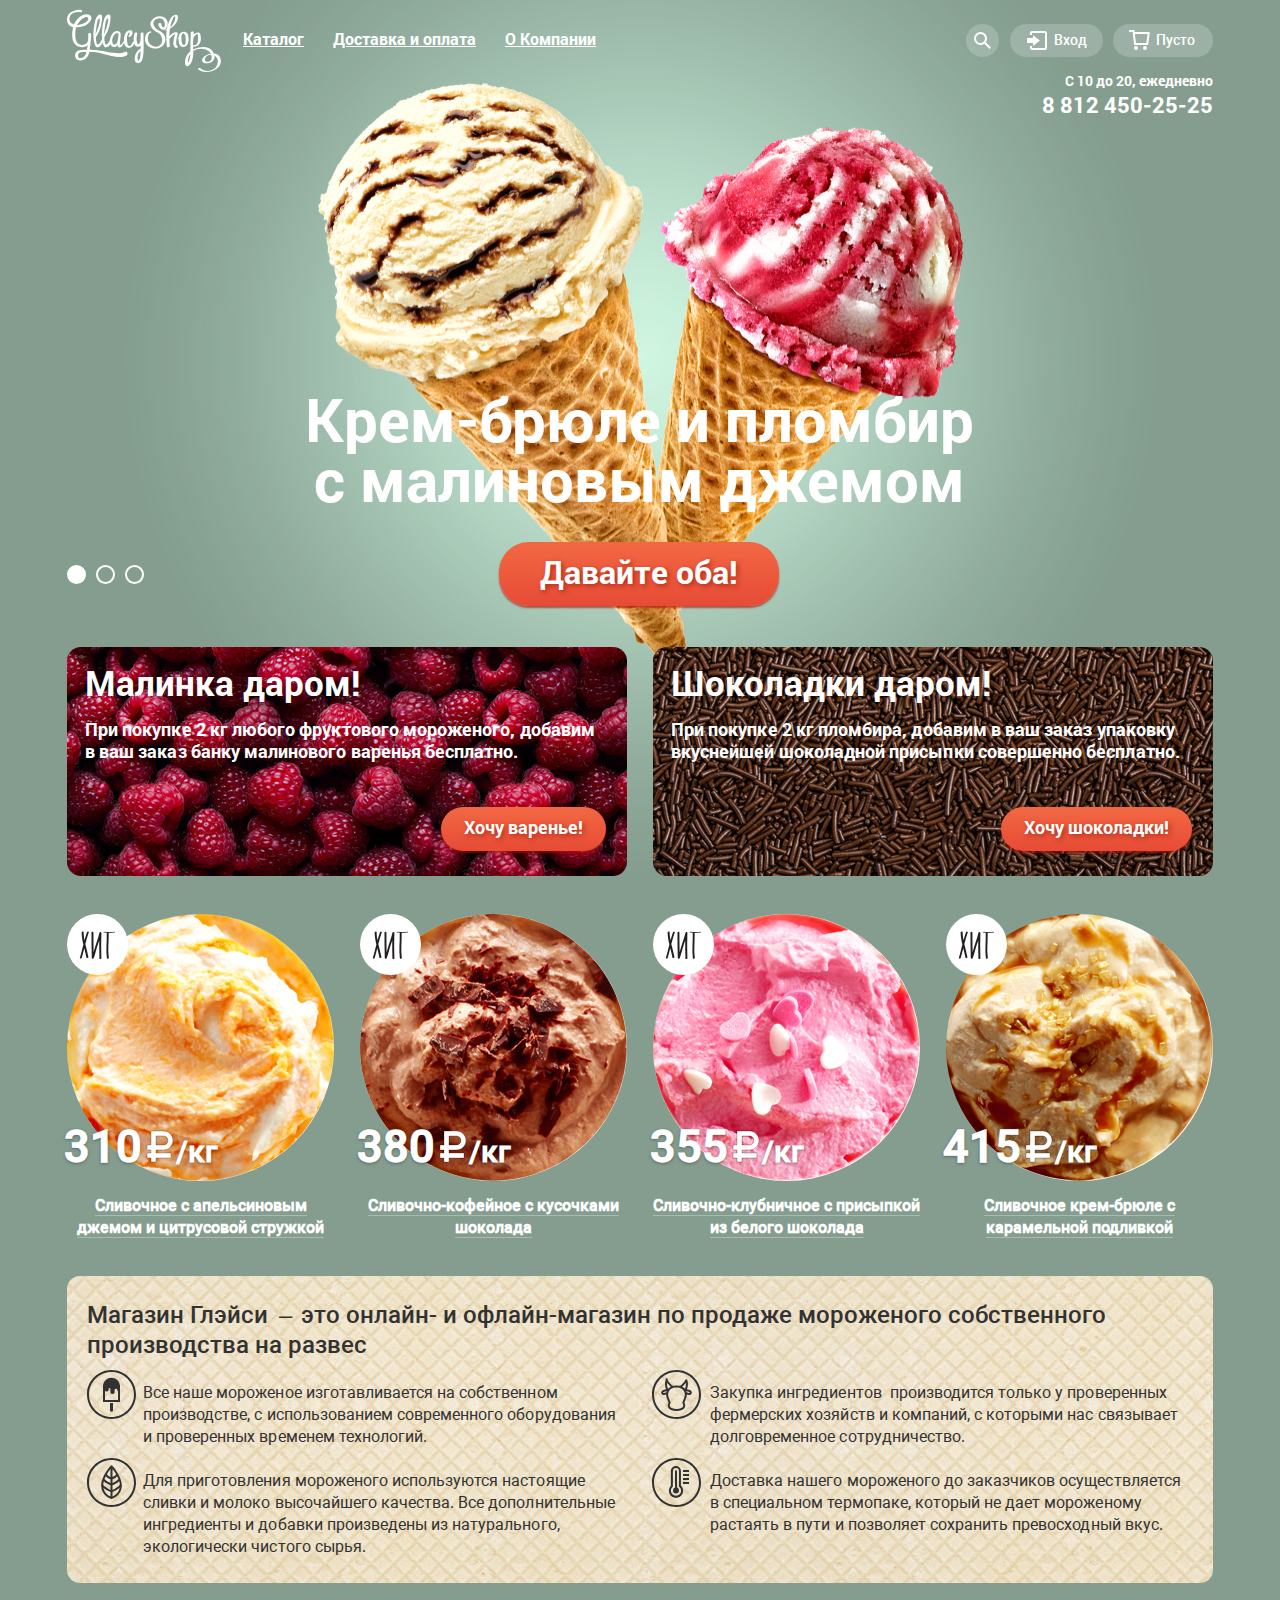
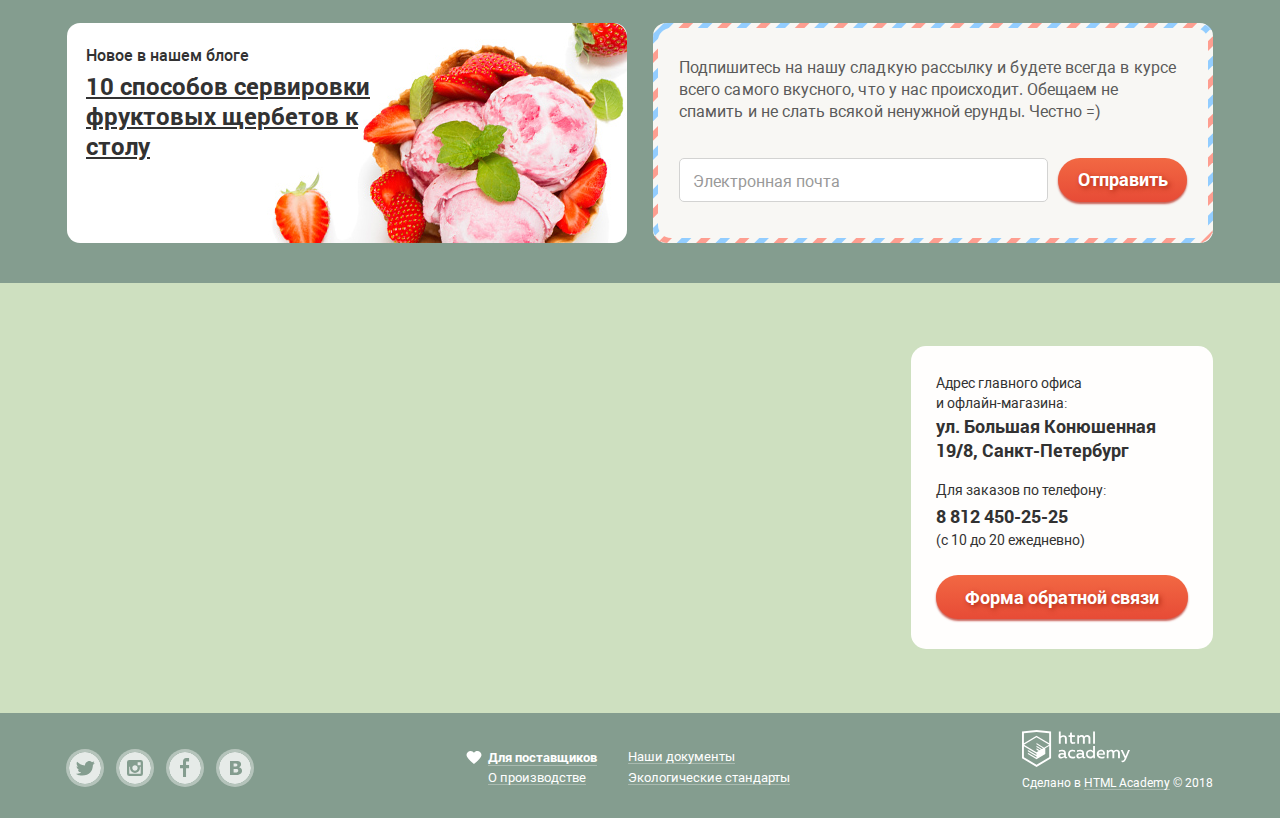
==== index.html @ 23be5a93 "правки с pixelperfect" ====
<!DOCTYPE html>
<html lang="ru">
  <head>
    <meta charset="utf-8">
    <title>Глейси</title>

		<link rel="stylesheet" href="css/normalize.min.css">
    <link rel="stylesheet" href="css/style.min.css">
   	
  </head>

  <body id="wrapper">
		<header class="page-header">
			<div class="page-header-container"> 

				<nav class="navigation flex-center">
					<div class="nav-left flex-center">
						<a class="header-logo">
							<img src="img/logo.svg" alt="Логотип магазина «Глэйси»" width="154" height="64">
						</a>
						<ul class="site-navigation flex"  aria-label="Основное меню">
						  <li class="site-navigation-item toggle flex-column">   
						    <a href="#" class="site-navigation-link" id="dropdown-menu-toggle">Каталог</a>

						    <ul class="dropdown-menu flex-column visually-hidden" id="dropdown-menu" aria-label="Каталог меню">
						      <li class="dropdown-menu-item"> 
						        <a href="#">Новинки</a></li>
									<li class="dropdown-menu-item">
						        <a href="catalog.html">Сливочное</a></li>
								 <li class="dropdown-menu-item">
						        <a href="#">Щербеты</a></li>
									 <li class="dropdown-menu-item">
						        <a href="#">Фруктовый лед</a></li>
							    <li class="dropdown-menu-item">
						        <a href="#">Мелорин</a></li>
								</ul>
							</li>
		  
							<li class="site-navigation-item flex-column">
						  	<a href="#" class="site-navigation-link">Доставка и оплата</a>
						  </li>   
							<li class="site-navigation-item flex-column">
								<a href="#" class="site-navigation-link">О Компании</a>
						  </li>      
						</ul>
					</div>

					<div class="nav-right flex-center-end">
						<ul class="search-block" aria-label="Поиск по сайту">
							<li class="toggle">
						    
						    <button type="button" class="opener flex-center" id="search-toggle">									
									<svg class="image" xmlns="http://www.w3.org/2000/svg" xmlns:xlink="http://www.w3.org/1999/xlink" width="17" height="17" viewBox="0 0 17 17"><path fill="#fff" d="M16.958 15.527L11.75 10.32A6.455 6.455 0 0 0 13 6.5 6.5 6.5 0 1 0 6.5 13a6.465 6.465 0 0 0 3.839-1.263l5.205 5.204 1.414-1.414zM6.5 11C4.019 11 2 8.981 2 6.5S4.019 2 6.5 2 11 4.019 11 6.5 8.981 11 6.5 11z"/></svg>
						    </button>
								
					      <form class="search-form visually-hidden" id="search-form" method="get" action="https://echo.htmlacademy.ru">
					       	<input class="form-input" type="search" name="search" placeholder="Что ищем?">
					      </form>
						  </li>
						</ul>
					
						<ul class="login-block">
							<li class="toggle">

								<button type="button" class="opener flex-center" id="login-toggle">
									<svg class="image" xmlns="http://www.w3.org/2000/svg" xmlns:xlink="http://www.w3.org/1999/xlink" width="21" height="19" viewBox="0 0 21 19"><g fill="#fff"><path d="M6 14.875L12.917 9.5 6 4.125v2.917H-.042v4.917H6z"/><path d="M18 0H5C3.9 0 3 .9 3 2v2h2V2h13v15H5v-2H3v2c0 1.1.9 2 2 2h13c1.1 0 2-.9 2-2V2c0-1.1-.9-2-2-2z"/></g></svg>
						      <span>Вход</span>
						    </button>
					     
				        <form class="login-form flex-column visually-hidden" id="login-form" method="post" action="https://echo.htmlacademy.ru">
				          <input class="form-input" type="email" name="user-email" placeholder="Электронная почта">
						      <input class="form-input" type="password" name="password" placeholder="Пароль">
				          <div class="login-form-bottom flex">
						        <input type="submit" class="button" value="Войти">
				            <div class="login-form-bottom-links flex-column">
				              <a href="#">Забыли пароль?</a>
				              <a href="#">Новая регистрация</a>
				            </div>
				          </div>
				         </form>

							</li>
		  			</ul>
					
						<ul class="cart-block">
							<li class="toggle flex-column">
						    <button type="button" class="opener flex-center empty" id="cart-toggle" aria-label="В корзине 0 товаров" title="В корзине 0 товаров">
						      <span>Пусто</span>
						    </button>
						  </li>
						</ul>
					</div>
				</nav>

	  		<section class="header-contacts">
	  			<h2 class="visually-hidden">Телефон и время работы</h2>
	  			<p>C 10 до 20, ежедневно</p>
	  			<p class="tel">8 812 450-25-25</p>
	  		</section>

  		</div>
		</header>

		<main class="main-content">

			<section class="product-slides">
				<div class="product-slides-container"> 
					<h2 class="visually-hidden">Мороженое магазина «Глэйси»</h2>
					<ul class="product-slides-list flex" aria-label="Слайдер">
						<li class="product-slide product-slide-1">
							<h3 class="product-slide-title">
								Крем-брюле и пломбир<br>
								с малиновым джемом
							</h3>			
						</li>
						<li class="product-slide product-slide-2">
							<h3 class="product-slide-title">
								Шоколадный пломбир<br>
								и лимонный сорбет
							</h3>
						</li>
						<li class="product-slide product-slide-3">
							<h3 class="product-slide-title">
								Пломбир с помадкой<br>
								и клубничный щербет
							</h3>
						</li>
					</ul>
					<div class="slides-nav-wrap flex-center">	
						<div class="slides-nav flex" aria-hidden="true">
							<button type="button" class="slide-nav slide-nav-current"></button>
							<button type="button" class="slide-nav"></button>
							<button type="button" class="slide-nav"></button>
				    </div>
				    <a href="#" class="button" aria-label="Акция: два по цене одного">Давайте оба!</a>
			    </div>
			  </div>
			</section>

			<section class="promo">
				<div class="promo-container flex"> 
					<h2 class="visually-hidden">Промоакции</h2>
					<div class="promo-item flex-column">
						<h3 class="promo-item-title">Малинка даром!</h3>
						<p class="promo-item-text">
							При покупке 2 кг любого фруктового мороженого, добавим в ваш заказ банку малинового варенья бесплатно.
						</p>
						<a class="button" href="#" title="Получить банку малинового варенья">Хочу варенье!</a>
					</div>
					<div class="promo-item flex-column">
						<h3 class="promo-item-title">Шоколадки даром!</h3>
						<p class="promo-item-text">
							При покупке 2 кг пломбира, добавим в ваш заказ упаковку
							вкуснейшей шоколадной присыпки совершенно бесплатно.
						</p>
						<a class="button" href="#" title="Получить упаковку шоколадной присыпки">Хочу шоколадки!</a>
					</div>
				</div>
			</section>

			<section class="catalog">
				<div class="catalog-container"> 
					<h2 class="visually-hidden">Хиты продаж</h2>
					<ul class="catalog-list flex">

						<li class= "catalog-item flex-column">
							<div class="catalog-item-image">
		            <a href="catalog.html">
		            	<img class="hit" src="img/hit.svg" alt="Хит" width="61" height="61">
		              <img src="img/item-1.jpg" alt="Сливочное мороженое" width="267" height="267">
		            </a>
		          </div>
		          <p class="catalog-item-price flex">
		            310<img src="img/rub.svg" alt="Рублей" width="31" height="36">
		            <span>/кг</span>
		          </p>
		          <h3 class="catalog-item-title">
		            <a href="catalog.html">Сливочное с апельсиновым джемом и цитрусовой стружкой
		            </a>
		          </h3>
		          <a class="button" href="#" title="На весь экран">Быстрый просмотр</a>
		        </li>

						<li class= "catalog-item flex-column">
							<div class="catalog-item-image">
		            <a href="catalog.html">
		            	<img class="hit" src="img/hit.svg" alt="Хит" width="61" height="61">
		              <img src="img/item-2.jpg" alt="Сливочное мороженое" width="267" height="267">
		            </a>
		          </div>
		          <p class="catalog-item-price flex">
		            380<img src="img/rub.svg" alt="Рублей" width="31" height="36">
		            <span>/кг</span>
		          </p>
		          <h3 class="catalog-item-title">
		            <a href="catalog.html">Сливочно-кофейное с кусочками шоколада</a>
		          </h3>
		          <a class="button" href="#" title="На весь экран">Быстрый просмотр</a>
		        </li>

						<li class= "catalog-item flex-column">
							<div class="catalog-item-image">
		            <a href="catalog.html">
		            	<img class="hit" src="img/hit.svg" alt="Хит" width="61" height="61">
		              <img src="img/item-3.jpg"  alt="Сливочное мороженое" width="267" height="267">
		            </a>
		          </div>
		          <p class="catalog-item-price flex">
		            355<img src="img/rub.svg" alt="Рублей" width="31" height="36">
		            <span>/кг</span>
		          </p>
		          <h3 class="catalog-item-title">
		            <a href="catalog.html">Сливочно-клубничное с присыпкой из белого шоколада</a>
		          </h3>
		          <a class="button" href="#" title="На весь экран">Быстрый просмотр</a>
		        </li>

		        <li class= "catalog-item flex-column">
							<div class="catalog-item-image">
		            <a href="catalog.html">
		            	<img class="hit" src="img/hit.svg" alt="Хит" width="61" height="61">
		              <img src="img/item-4.jpg"  alt="Сливочное мороженое" width="267" height="267">
		            </a>
		          </div>
		          <p class="catalog-item-price flex">
		            415<img src="img/rub.svg" alt="Рублей" width="31" height="36">
		            <span>/кг</span>
		          </p>
		          <h3 class="catalog-item-title">
		            <a href="catalog.html">Сливочное крем-брюле с карамельной подливкой</a>
		          </h3>
		          <a class="button" href="#" title="На весь экран">Быстрый просмотр</a>
		        </li>
	        </ul>
      	</div>
			</section>
		
			<section class="advantages">
				<div class="advantages-container">
					<h2 class="visually-hidden">Преимущества магазина «Глэйси»</h2>
					<p class="advantages-lead">Магазин Глэйси <span>–</span>это онлайн- и офлайн-магазин по продаже мороженого собственного производства на развес</p>
					<ul class="advantages-list flex">
						<li class="advantages-item flex">
							<h3 class="advantages-item-title"><img src="img/seo-1.svg" alt="Собственное производство" width="49" height="49"></h3>
							<p class="advantages-item-text">
								Все наше мороженое изготавливается на собственном производстве, с использованием современного оборудования и проверенных временем технологий.
							</p>
						</li>
						<li class="advantages-item flex">
							<h3 class="advantages-item-title"><img src="img/seo-3.svg" alt="Проверенные поставщики" width="49" height="49"></h3>
							<p class="advantages-item-text">
								Закупка ингредиентов &nbsp;производится только у проверенных фермерских хозяйств и компаний, с которыми нас связывает долговременное сотрудничество.
							</p>
						</li>
						<li class="advantages-item flex">
							<h3 class="advantages-item-title"><img src="img/seo-2.svg" alt="Экологически чистое сырьё" width="49" height="49"></h3>
							<p class="advantages-item-text">
								Для приготовления мороженого используются настоящие сливки и молоко высочайшего качества. Все дополнительные ингредиенты и добавки произведены из натурального, экологически чистого сырья.
							</p>
						</li>
						<li class="advantages-item flex">
							<h3 class="advantages-item-title"><img src="img/seo-4.svg" alt="Доставка в специальном термопаке" width="49" height="49"></h3>
							<p class="advantages-item-text">
								Доставка нашего мороженого до заказчиков осуществляется в специальном термопаке, который не дает мороженому растаять в пути и позволяет сохранить превосходный вкус.
							 </p>
						</li>
					</ul>
				</div>
			</section>

			<section class="updates">
				<div class="updates-container flex">

					<article class="blog flex-column" aria-label="Блог «Глэйси»">
						<h2 class="blog-title">Новое в нашем блоге</h2>
						<h3 class="blog-article-title"><a href="#" title="Перейти в блог «Глэйси»">10 способов сервировки фруктовых щербетов к столу</a></h3>
					</article>

					<div class="sign-up flex">
						<div class="sign-up-bg flex-column">
							<h2 class="visually-hidden">Подписка на рассылку</h2>
							<p class="sign-up-text">
								Подпишитесь на нашу сладкую рассылку и будете всегда в курсе
								всего самого вкусного, что у нас происходит. Обещаем не спамить
								и не слать всякой ненужной ерунды. Честно =)
							</p>
							<form class="sign-up-form flex" method="post" action="https://echo.htmlacademy.ru">
								<input class="form-input" type="email" name="sign-up-email" placeholder="Электронная почта" required>
								<input class="button" type="submit" value="Отправить">
							</form>
						</div>
					</div>

				</div>
			</section>

			<section class="address">
				<div class="address-container flex">
					<div class="address-info flex-column">
						<h2 class="address-info-title">Адрес главного офиса
							и офлайн-магазина:</h2>
						<p class="address-info-text">ул. Большая Конюшенная 19/8, Санкт-Петербург</p>
						<h3 class="address-info-subtitle">Для заказов по телефону:</h3>
						<p class="address-info-tel">8 812 450-25-25</p>
						<span>(c 10 до 20 ежедневно)</span>
						<button type="button" class="button" id="modal-opener">Форма обратной связи</button>
					</div>
					<div class="map-image">
						<img src="img/map.jpg" alt="«Глэйси» на карте" width="1200" height="430">
					</div>
				</div>	
				<div class="map-frame" id="map"></div>
			</section>
	
		</main>

		<footer class="page-footer">
			<div class="page-footer-container flex-center">

				<ul class="socials-list flex">
					<li class="socials-items"><a href="https://twitter.com" target="_blank" aria-label="«Глэйси» в Twitter"><img src="img/twitter.svg" width="32" height="32" alt="Twitter"></a></li>
					<li class="socials-items"><a href="https://instagram.com" target="_blank" aria-label="«Глэйси» в Instagram"><img src="img/instagram.svg" width="32" height="32" alt="Instagram"></a></li>
					<li class="socials-items"><a href="https://facebook.com" target="_blank" aria-label="«Глэйси» в Facebook"><img src="img/facebook.svg" width="32" height="32" alt="Facebook"></a></li>
					<li class="socials-items" ><a href="https://vk.com" target="_blank" aria-label="«Глэйси» во ВКонтакте"><img src="img/vk.svg" width="32" height="32" alt="ВКонтакте"></a></li>
				</ul>

				<div class="footer-info flex">
					<ul class="footer-info-prod">
						<li class="footer-info-supply"><a class="link" href="#">Для поставщиков</a></li>
						<li><a class="link" href="#">О производстве</a></li>
					</ul>
					<ul class="footer-info-docs">
						<li><a class="link" href="#">Наши документы</a></li>
						<li><a class="link" href="#">Экологические стандарты</a></li>
					</ul>
				</div>

				<div class="footer-copyright flex-column">
					<a href="https://htmlacademy.ru/intensive/htmlcss" target="_blank"><img src="img/logo-htmlacademy.svg" alt="HTML Academy" width="108" height="37"></a>
					<p>Сделано в <a class="link" href="https://htmlacademy.ru/intensive/htmlcss" target="_blank">HTML Academy</a> &#169; 2018</p>
				</div>

			</div>
		</footer>

		<section class="modal modal-callback visually-hidden" id="modal-callback">
			<div class="modal-callback-container flex-column">
				<h2 class="visually-hidden">Форма обратной связи</h2>
				<div id="form-border-top" class="form-border form-border-top"></div>
				<div id="form-border-left" class="form-border form-border-left"></div>
				<div id="form-border-right" class="form-border form-border-right"></div>
				<div id="form-border-bottom" class="form-border form-border-bottom"></div>
				<p class="callback-title">Мы обязательно вам ответим!</p>
				<form class="callback-form flex-column" id="callback-form" method="post" action="https://echo.htmlacademy.ru"> 
				 <input class="form-input" type="text" name="name" placeholder="Как вас зовут?">
				 <input class="form-input" type="email" name="email" placeholder="Ваша почта для ответа?">
				 <textarea class="form-input" name="comment" rows="4" cols="10" placeholder="Напишите что-нибудь..."></textarea>
				 <input type="submit" value="Отправить" class="button">
				</form>
				<input class="close-button" id="close-modal" type="image" src="img/cross-big.svg" alt="Закрыть" width="18" height="17">
			</div>
		</section>
		
		<script src="https://api-maps.yandex.ru/2.1/?lang=ru_RU&load=Map,Placemark"></script>
		<script src="js/script.min.js"></script>
  </body>
</html>
---- css/style.min.css ----
@font-face{font-family:Roboto;src:url(../fonts/roboto.woff2) format("woff2"),url(../fonts/roboto.woff) format("woff");font-weight:400;font-style:normal}@font-face{font-family:"Roboto Bold";src:url(../fonts/robotobold.woff2) format("woff2"),url(../fonts/robotobold.woff) format("woff");font-weight:700;font-style:normal}@font-face{font-family:"Roboto Medium";src:url(../fonts/robotomedium.woff2) format("woff2"),url(../fonts/robotomedium.woff) format("woff");font-weight:500;font-style:normal}html{-webkit-box-sizing:border-box;box-sizing:border-box}*,::after,::before{-webkit-box-sizing:inherit;box-sizing:inherit}body{margin:0;padding:0;font-family:Roboto,Arial,sans-serif;font-size:16px;line-height:22px;color:#323232;background-color:#849d8f}a{text-decoration:none;color:#fff}img{max-width:100%;height:auto}.flex{display:-webkit-box;display:-ms-flexbox;display:flex}.flex-column{display:-webkit-box;display:-ms-flexbox;display:flex;-webkit-box-orient:vertical;-webkit-box-direction:normal;-ms-flex-direction:column;flex-direction:column}.flex-center{display:-webkit-box;display:-ms-flexbox;display:flex;-webkit-box-align:center;-ms-flex-align:center;align-items:center}.flex-center-end{display:-webkit-box;display:-ms-flexbox;display:flex;-webkit-box-pack:end;-ms-flex-pack:end;justify-content:flex-end;-webkit-box-align:center;-ms-flex-align:center;align-items:center}.button{height:44px;padding:8px 23px;font-family:"Roboto Bold",Arial,sans-serif;font-size:18px;line-height:24px;font-weight:700;text-align:center;text-decoration:none;color:#fff;background-image:-webkit-gradient(linear,left top,left bottom,from(#f26843),to(#e74b36));background-image:linear-gradient(to bottom,#f26843,#e74b36);border:none;border-radius:25px;-webkit-box-shadow:0 2px 2px 0 rgba(172,16,0,.64);box-shadow:0 2px 2px 0 rgba(172,16,0,.64);text-shadow:2px 2px 5px rgba(160,32,11,.76);-webkit-transition:all .5s ease;transition:all .5s ease}.button:hover{background-image:-webkit-gradient(linear,left top,left bottom,from(#f58669) ,to(#ec6f5e));background-image:linear-gradient(to bottom,#f58669 ,#ec6f5e);-webkit-box-shadow:0 2px 2px 0 rgba(172,16,0,1);box-shadow:0 2px 2px 0 rgba(172,16,0,1);cursor:pointer}.button:active{background-image:-webkit-gradient(linear,left top,left bottom,from(#d84732) ,to(#e1613e));background-image:linear-gradient(to bottom,#d84732 ,#e1613e);-webkit-box-shadow:inset 0 2px 2px 0 rgba(172,16,0,1);box-shadow:inset 0 2px 2px 0 rgba(172,16,0,1)}.form-input{width:100%;height:44px;padding:10px 13px;font-family:"Roboto Bold",Arial,sans-serif;font-size:16px;line-height:24px;font-weight:700;color:#323232;border:1px solid #d3d3d2;border-radius:5px}.form-input:hover{border:2px solid rgba(154,154,154,.52)}.form-input:focus{border:2px solid rgba(46,136,228,.52)}::-webkit-input-placeholder{font-family:Roboto,Arial,sans-serif;font-weight:400;color:#999}:-moz-placeholder{font-family:Roboto,Arial,sans-serif;font-weight:400;color:#999}::-moz-placeholder{font-family:Roboto,Arial,sans-serif;font-weight:400;color:#999}:-ms-input-placeholder{font-family:Roboto,Arial,sans-serif;font-weight:400;color:#999}.link{text-decoration:none;position:relative}.link::after{content:'';display:block;width:100%;position:absolute;left:0;bottom:0;border-bottom:.8px solid rgba(255,255,255,.3);-webkit-transition:color .25s ease;transition:color .25s ease}.link:hover{color:rgba(255,188,158,1)}.link:active::after,.link:hover::after{border-bottom-color:rgba(255,188,158,.3)}.visually-hidden{width:1px;height:1px;margin:-1px;padding:0;border:0;position:absolute;clip:rect(0 0 0 0)}.page-header-container{width:1146px;margin:0 auto;padding-top:9px;position:relative}.navigation{-webkit-box-pack:justify;-ms-flex-pack:justify;justify-content:space-between;font-family:"Roboto Medium",Arial,sans-serif;font-size:14px;line-height:16px;font-weight:500}.nav-left{min-width:586px}.nav-right{width:293px;margin-bottom:5px}.header-logo img{height:64px}.site-navigation{-webkit-box-align:baseline;-ms-flex-align:baseline;align-items:baseline;min-width:500px;padding:0;margin:0;font-family:"Roboto Bold",Arial,sans-serif;font-size:16px;line-height:18px;font-weight:700;list-style:none}.site-navigation-item{white-space:nowrap}.site-navigation .toggle{padding:5px 0 9px 8px;position:relative}.site-navigation-item.toggle:hover{cursor:pointer}.site-navigation-item.toggle:hover .visually-hidden{clip:auto;opacity:1}.site-navigation-link{padding:5px 15px 9px 14px;text-decoration:underline;color:#fff;border-radius:30px}.site-navigation-link.onpage{text-decoration:none}.site-navigation-link:focus,.site-navigation-link:hover{text-decoration:none;color:#323232;background-color:#fff}.site-navigation-link:active{background-color:#ededed;text-decoration:none;border:none;-webkit-box-shadow:inset 0 2px 1px 0 rgba(105,105,105,1);box-shadow:inset 0 2px 1px 0 rgba(105,105,105,1)}.dropdown-menu{width:144px;height:172px;padding:0;position:absolute;top:42px;left:2px;z-index:1;font-family:Roboto,Arial,sans-serif;font-size:14px;line-height:16px;font-weight:400;list-style:none;background-color:#f8f7f4;border-radius:5px;-webkit-box-shadow:0 20px 20px 0 rgba(0,0,0,.4);box-shadow:0 20px 20px 0 rgba(0,0,0,.4);opacity:0;-webkit-transition:opacity .5s ease;transition:opacity .5s ease}.dropdown-menu.active{opacity:1}.dropdown-menu-item{height:31px}.dropdown-menu-item:first-child{height:42px;padding:6px 0 4px;margin-bottom:2px;position:relative}.dropdown-menu-item:first-child::after{content:'';display:block;width:128px;height:1px;margin-left:6px;position:absolute;bottom:3px;background-color:rgba(0,0,0,.2)}.dropdown-menu-item a{display:block;padding:4px 20px 9px;font-size:14px;line-height:16px;text-decoration:none;color:#323232}.dropdown-menu-item:first-child a{font-family:"Roboto Bold",Arial,sans-serif;font-weight:700}.dropdown-menu-item a:focus,.dropdown-menu-item a:hover{color:#323232;background-color:#fbded7}.dropdown-menu-item a:active{background-color:#f6b5a5;-webkit-box-shadow:none;box-shadow:none}.site-navigation a.onpage{color:#fff;background-color:#d07058}.search-block{padding:0;margin:0;margin-right:2px;list-style:none}.search-block .toggle{padding:6px 4px 6px 30px;position:relative}.search-block .opener:hover{cursor:pointer}.search-block .toggle:hover .search-form{clip:auto;opacity:1}.search-block .opener:focus .image path,.search-block .toggle:hover .image path{fill:#000}.search-block .opener:focus,.search-block .toggle:hover .opener{background-color:#f8f7f4;color:#323232}.search-block .opener{-webkit-box-pack:center;-ms-flex-pack:center;justify-content:center;width:33px;height:33px;text-decoration:none;background-color:rgba(255,255,255,.2);border:none;border-radius:30px}.search-form{width:341px;min-height:84px;padding:20px 15px;position:absolute;top:45px;right:5px;z-index:1;background-color:#f8f7f4;border-radius:5px;-webkit-box-shadow:0 20px 20px 0 rgba(0,0,0,.4);box-shadow:0 20px 20px 0 rgba(0,0,0,.4);opacity:0;-webkit-transition:opacity .5s ease;transition:opacity .5s ease}.search-form.active{opacity:1}.search-form .form-input{padding:11px 13px;font-size:14px;line-height:22px}.login-block{padding:0;margin:0;list-style:none}.login-block .toggle{position:relative;padding:6px 5px}.login-block .opener:hover{cursor:pointer}.login-block .toggle:hover .visually-hidden{clip:auto;opacity:1}.login-block .opener:focus .image path,.login-block .toggle:hover .image path{fill:#000}.login-block .opener:focus,.login-block .toggle:hover .opener{background-color:#f8f7f4;color:#323232}.login-block .opener{-webkit-box-pack:center;-ms-flex-pack:center;justify-content:center;width:93px;height:33px;color:#fff;text-decoration:none;background-color:rgba(255,255,255,.2);border:none;border-radius:30px}.login-block .image{margin-right:6px}.login-form{width:277px;min-height:215px;padding:20px 18px;position:absolute;top:45px;right:5px;z-index:1;background-color:#f8f7f4;border-radius:5px;-webkit-box-shadow:0 20px 20px 0 rgba(0,0,0,.4);box-shadow:0 20px 20px 0 rgba(0,0,0,.4);opacity:0;-webkit-transition:opacity .5s ease;transition:opacity .5s ease}.login-form.active{opacity:1}.login-form .form-input{padding:12px 13px;margin-bottom:20px;font-size:14px;line-height:20px}.login-form-bottom{-webkit-box-pack:justify;-ms-flex-pack:justify;justify-content:space-between}.login-form .button{width:100px;height:44px;margin:0}.login-form-bottom-links{margin-right:2px;font-family:Roboto,Arial,sans-serif;font-size:13px;line-height:24px}.login-form-bottom-links a{color:#323232}.login-form-bottom-links a:active,.login-form-bottom-links a:focus,.login-form-bottom-links a:hover{color:#e84d37}.cart-block{padding:0;margin:0;list-style:none}.cart-block .toggle{position:relative;padding:6px 5px;padding-right:0}.cart-block .opener:hover{cursor:pointer}.cart-block .toggle:hover .visually-hidden{clip:auto;opacity:1}.cart-block .opener{-webkit-box-pack:center;-ms-flex-pack:center;justify-content:center;width:117px;height:33px;color:#fff;background-image:url(../img/cart-full.svg);background-repeat:no-repeat;background-position:16px center;background-color:rgba(255,255,255,.2);border:none;border-radius:30px}.cart-block .opener.full{color:#323232;background-color:#fff}.cart-block .empty{width:100px;background-image:url(../img/cart.svg)}.cart-block span{position:relative;left:12px}.cart-form{width:540px;height:242px;padding:18px 15px 0;position:absolute;right:-1px;top:45px;z-index:1;font-family:Roboto,Arial,sans-serif;font-size:13px;line-height:16px;color:#323232;background-color:#f8f7f4;border-radius:6px;opacity:0;-webkit-transition:opacity .5s ease;transition:opacity .5s ease}.cart-form.active{opacity:1}.cart-form-item{margin-bottom:20px}.cart-form-item:last-of-type{padding-bottom:25px;margin-bottom:14px;border-bottom:1px solid #cacac7}.cart-form-item input[type=image]{margin-right:13px}.cart-form-item img{margin-right:14px;border-radius:50px}.item-name{width:216px;margin:0;margin-right:32px}.item-value{margin:0}.item-value span{margin-right:28px;left:2px;color:#999}.cart-form-result{-ms-flex-item-align:end;align-self:flex-end;margin:0;margin-bottom:15px;font-family:"Roboto Bold",Arial,sans-serif;font-size:15px;line-height:18px;font-weight:700}.cart-form .button{-ms-flex-item-align:end;align-self:flex-end;padding:7px 15px 11px;margin-bottom:20px;border-radius:20px}.header-contacts{position:absolute;right:0;top:74px;text-align:right}.header-contacts p{margin:0;margin-bottom:5px;font-family:"Roboto Bold",Arial,sans-serif;font-size:14px;line-height:14px;font-weight:700;color:#fff}.header-contacts .tel{font-size:22px;line-height:24px;color:#fff}.product-slides-container{width:1146px;margin:0 auto}.product-slides-list{margin:0;position:relative;text-align:center;list-style:none}.product-slide{width:1065px;height:880px;position:absolute;top:-77px;z-index:-1;opacity:0;-webkit-transition:opacity 1s ease;transition:opacity 1s ease}.product-slide-1{background:url(../img/slider-1.png) no-repeat;background-size:1045px 880px;background-position:11px 1px;opacity:1}.product-slide-2{background:url(../img/slider-2.png) no-repeat;background-size:1062px 860px;background-position:-7px 0}.product-slide-3{background:url(../img/slider-3.png) no-repeat;background-size:1078px 856px;background-position:-7px 0}.product-slide-title{margin:0;position:relative;top:390px;font-family:"Roboto Bold",Arial,sans-serif;font-size:60px;line-height:60px;font-weight:700;color:#fff}.slides-nav-wrap{-webkit-box-pack:justify;-ms-flex-pack:justify;justify-content:space-between;width:712px;margin-top:466px;margin-bottom:41px}.slide-nav{width:19px;height:19px;margin-right:10px;border:2px solid #fff;border-radius:50%;background-color:transparent}.slide-nav:hover{cursor:pointer}.slide-nav:focus,.slide-nav:hover{background-color:rgba(248,247,244,.4)}.slide-nav:active{background-color:#fff}.slide-nav-current{background-color:#fff}.product-slides .button{width:280px;min-height:64px;padding:8px 20px;font-size:32px;line-height:44px;border-radius:30px}.promo-container{-webkit-box-pack:justify;-ms-flex-pack:justify;justify-content:space-between;width:1146px;margin:0 auto;margin-bottom:32px}.promo-item{width:560px;min-height:229px;padding:15px 21px 15px 18px;font-family:"Roboto Bold",Arial,sans-serif;font-size:18px;line-height:22px;font-weight:700;color:#fff;border-radius:14px}.promo-item:nth-of-type(1){background-image:url(../img/promo-1.png);background-repeat:repeat;background-color:#49041a}.promo-item:nth-of-type(2){background-image:url(../img/promo-2.png);background-repeat:repeat;background-color:#261207}.promo-item-title{margin:0;font-size:35px;line-height:41px}.promo-item-text{margin:15px 0 45px;letter-spacing:.003em}.promo-item .button{-ms-flex-item-align:end;align-self:flex-end}.catalog{text-align:center;font-family:"Roboto Medium",Arial,sans-serif;font-size:16px;line-height:22px;font-weight:500;color:#fff}.catalog-container{width:1172px;margin:0 auto;margin-bottom:6px}.inner-page .catalog-container{margin-bottom:34px}.catalog-list{-ms-flex-wrap:wrap;flex-wrap:wrap;-webkit-box-pack:justify;-ms-flex-pack:justify;justify-content:space-between;-webkit-box-align:start;-ms-flex-align:start;align-items:flex-start;padding:0;margin:0;list-style:none}.inner-page .catalog-list{margin-bottom:53px}.catalog-item{width:293px;min-height:405px;padding:0 13px;margin-bottom:-43px;position:relative;border-radius:5px;-webkit-transition:background-color .25s ease-in;transition:background-color .25s ease-in}.catalog-item:hover{z-index:1;background-color:rgba(255,255,255,.2);-webkit-box-shadow:0 20px 20px 0 rgba(0,0,0,.4);box-shadow:0 20px 20px 0 rgba(0,0,0,.4)}.catalog-item:hover .button{opacity:1}.catalog-item-image{padding-top:6px;position:relative}.catalog-item-image img:not(.hit){width:267px;height:267px;border-radius:50%}.hit{width:61px;height:61px;position:absolute;top:6px;left:0}.catalog-item-price{-webkit-box-align:baseline;-ms-flex-align:baseline;align-items:baseline;margin:0;position:absolute;top:216px;left:10px;font-size:45px;line-height:45px;font-weight:700;text-shadow:0 1px 3px rgba(49,50,53,.5)}.catalog-item-price img{width:31px;height:36px;position:relative;top:3px;left:3px}.catalog-item-price span{margin-left:3px;font-size:30px}.catalog-item-title{font-size:16px;margin-top:8px;margin-bottom:10px}.catalog-item-title a{text-decoration:none;border-bottom:1px solid rgba(255,255,255,.3)}.catalog-item-title a:active,.catalog-item-title a:focus,.catalog-item-title a:hover{color:rgba(255,188,158,1);border-bottom-color:rgba(255,188,158,.3)}.catalog-item .button{-ms-flex-item-align:center;align-self:center;padding:8px 16px;margin-top:auto;margin-bottom:20px;opacity:0;z-index:1}.advantages{font:inherit;color:#323232}.advantages-container{width:1146px;min-height:306px;padding:24px 20px 3px 20px;margin:0 auto;margin-bottom:40px;background-image:url(../img/waffle.jpg);background-repeat:repeat;background-color:#ece0c7;border-radius:13px}.advantages-lead{margin:0;margin-bottom:22px;font-family:"Roboto Medium",Arial,sans-serif;font-size:24px;line-height:30px;font-weight:500}.advantages-lead span{margin-right:9px;margin-left:5px}.advantages-list{-ms-flex-wrap:wrap;flex-wrap:wrap;-webkit-box-pack:justify;-ms-flex-pack:justify;justify-content:space-between;padding:0;margin:0;list-style:none}.advantages-item{margin-bottom:22px}.advantages-item-title{min-width:49px;margin:0;margin-right:7px;position:relative;top:-12px}.advantages-item:nth-of-type(2n) .advantages-item-title{margin-right:9px}.advantages-item-title img{width:49px;height:49px}.advantages-item-text{width:478px;margin:0;letter-spacing:.002em}.advantages-item:nth-of-type(2n) .advantages-item-text{margin-right:5px}.updates{font:inherit}.updates-container{-webkit-box-pack:justify;-ms-flex-pack:justify;justify-content:space-between;width:1146px;margin:0 auto;margin-bottom:40px}.blog{width:560px;min-height:220px;padding:22px 19px;background-image:url(../img/blog.jpg);background-repeat:repeat;background-color:#fff;border-radius:13px}.blog-title{margin:0;font-family:"Roboto Medium",Arial,sans-serif;font-size:16px;line-height:22px;font-weight:500;color:#323232}.blog-article-title{width:55%;margin:0;margin-top:4px;font-family:"Roboto Bold",Arial,sans-serif;font-size:24px;line-height:30px;font-weight:700;color:#323232}.blog-article-title a{text-decoration:underline;color:#323232}.blog-article-title a:active,.blog-article-title a:focus,.blog-article-title a:hover{color:rgba(232,77,55,1)}.sign-up{width:560px;min-height:220px;padding:5px;background:url(../img/post.svg) no-repeat,repeating-linear-gradient(135deg,rgba(255,255,255,1) 0,rgba(255,255,255,1) 8px,rgba(146,205,255,1) 8px,rgba(146,205,255,1) 16px,rgba(255,255,255,1) 16px,rgba(255,255,255,1) 24px,rgba(254,158,144,1) 24px,rgba(254,158,144,1) 32px);border-radius:13px}.sign-up-bg{width:550px;padding:29px 21px;background-color:#f8f7f4;border-radius:13px}.sign-up-text{width:31.2em;margin:0;margin-bottom:35px;letter-spacing:.004em;color:#5a5a5a}.sign-up-form .form-input{margin-right:10px}.sign-up-form .button{padding:8px 19px 11px 20px}.address{position:relative}.address-container{width:1200px;min-height:430px;margin:0 auto;position:relative;font-family:Roboto,Arial,sans-serif;font-size:14px;line-height:22px;font-weight:400}.address-info{width:302px;padding:27px 25px 0;position:absolute;top:63px;right:27px;z-index:1;color:#323232;background-color:#fffefd;border-radius:15px}.address-info-title{width:60%;margin:0;margin-bottom:1px;font:inherit;line-height:20px}.address-info-text{margin:0;margin-bottom:18px;font-family:"Roboto Bold",Arial,sans-serif;font-size:18px;line-height:24px;font-weight:700}.address-info-subtitle{margin:0;margin-bottom:4px;font:inherit;line-height:20px}.address-info-tel{margin:0;margin-bottom:1px;font-family:"Roboto Bold",Arial,sans-serif;font-size:18px;line-height:24px;font-weight:700}.address-info span{margin-bottom:24px}.address-info .button{margin-bottom:30px}.map-frame{display:-webkit-box;display:-ms-flexbox;display:flex;width:100%;height:430px;position:absolute;top:0;left:0;background-color:#cee0c0}.map-image{position:absolute;top:0;left:0}.map-image img{width:1200px;height:430px}.page-footer{font-family:Roboto,Arial,sans-serif;font-size:13px;line-height:18px;font-weight:400;color:#fff}.page-footer-container{-webkit-box-pack:justify;-ms-flex-pack:justify;justify-content:space-between;width:1146px;min-height:105px;margin:0 auto}.inner-page .page-footer-container{border-top:1px solid rgba(255,255,255,.2)}.footer-info-docs,.footer-info-prod,.socials-list{padding:0;margin:0;list-style:none}.socials-list{margin-top:10px;margin-right:13px}.socials-items{margin-left:18px}.socials-items:nth-child(1){margin-left:2px}.socials-items img{width:32px;height:32px;border-radius:30px;-webkit-box-shadow:0 0 0 3px rgba(255,255,255,.5);box-shadow:0 0 0 3px rgba(255,255,255,.5);opacity:.8;-webkit-transition:all .5s ease;transition:all .5s ease}.socials-items a:focus img,.socials-items img:hover{-webkit-box-shadow:0 0 0 3px rgba(255,255,255,.7);box-shadow:0 0 0 3px rgba(255,255,255,.7);opacity:1}.socials-items a:active img{opacity:.7;-webkit-box-shadow:0 0 0 3px rgba(255,255,255,.7);box-shadow:0 0 0 3px rgba(255,255,255,.7)}.footer-info{margin-bottom:0}.footer-info a{text-decoration:none}.footer-info-prod{margin-right:25px;position:relative}.footer-info li{margin:3px 3px 0 3px}.footer-info-supply::before{content:'';width:16px;height:13px;position:absolute;top:6px;left:-19px;background:url(../img/heart.svg) no-repeat;background-size:100% 100%;-webkit-transition:-webkit-transform .25s ease;transition:-webkit-transform .25s ease;transition:transform .25s ease;transition:transform .25s ease,-webkit-transform .25s ease}.footer-info-supply:hover::before{-webkit-transform:scale(1.2);transform:scale(1.2)}.footer-info-supply{font-family:"Roboto Bold",Arial,sans-serif;font-weight:700}.footer-copyright{-ms-flex-item-align:start;align-self:flex-start;margin-top:17px;margin-left:8px;font-size:12px}.footer-copyright p{margin:0;margin-top:2px}.footer-copyright img{width:108px;height:37px}.modal{width:100%;height:100%;position:fixed;top:0;right:0;bottom:0;left:0;z-index:2;background-color:rgba(0,0,0,.5)}.modal-callback-container{width:478px;min-height:443px;padding:17px 24px;margin-top:-220px;margin-left:-240px;position:relative;top:50%;left:50%;background-color:#f8f7f4;border-radius:10px}.callback-title{margin:0 0 20px;font-family:"Roboto Medium",Arial,sans-serif;font-size:24px;line-height:28px;font-weight:500;color:#323232}.callback-form .form-input{width:62%;margin-bottom:20px}.callback-form .form-input:last-of-type{width:100%;min-height:155px;padding:6px 15px 15px;margin-bottom:14px;color:#323232}.callback-form .button{-ms-flex-item-align:end;align-self:flex-end;margin-top:10px}.modal-callback .close-button{position:absolute;top:16px;right:17px}.inner-page{font-family:"Roboto Medium",Arial,sans-serif;font-weight:500;color:#fff}.inner-page .page-header-container{margin-bottom:22px}.main-top-container{width:1146px;margin:0 auto}.main-bottom-container{width:1146px;margin:0 auto;margin-bottom:27px}.inner-page .page-title{margin:0;margin-bottom:23px;font-family:"Roboto Bold",Arial,sans-serif;font-size:35px;line-height:41px;font-weight:700}.breadcrumbs{padding:0;margin:0;margin-bottom:2px;list-style:none;font-family:Roboto,Arial,sans-serif;font-size:14px;line-height:16px;font-weight:400}.breadcrumbs-item{margin-right:5px}.breadcrumbs-item .link{margin-right:7px}.filters{margin-bottom:32px}.filters-form{padding-top:6px;font-family:"Roboto Medium",Arial,sans-serif;font-size:14px;line-height:16px;font-weight:500;color:#fff}.filters-form-row{-webkit-box-pack:start;-ms-flex-pack:start;justify-content:flex-start;margin-bottom:17px}.filters-form-row:last-of-type{margin-bottom:0}.filters-form fieldset{padding:0;margin:0;margin-right:14px;position:relative;border:none}.filter-title{margin:0 0 5px 15px}.filter-layout{height:37px;position:relative;font-size:16px;line-height:18px;background-color:#a9b9af;border-radius:30px}.filter-sorting .filter-layout{width:194px;color:#fff;-webkit-transition:color .5s ease;transition:color .5s ease}.filter-sorting .filter-layout:hover{color:#323232}.filter-sorting .filter-layout:hover label[for=sorting]{border-top:9px solid #323232}.filter-sorting select{width:100%;padding-left:11px;z-index:1;font-family:inherit;font-size:inherit;line-height:inherit;color:inherit;background-color:transparent;border:none}.filter-sorting label[for=sorting]{width:0;height:0;position:relative;top:3px;right:16px;border:5px solid #fff;border-top:9px solid #fff;border-right-color:transparent;border-bottom-color:transparent;border-left-color:transparent;-webkit-transition:border-color .25s ease;transition:border-color .25s ease}.filter-sorting select::-ms-expand{display:none}.filter-price .filter-layout{width:220px;padding:0 22px}.filter-price .first{-webkit-transform:rotate(180deg);transform:rotate(180deg)}.filter-price .second{margin-left:0;position:relative;left:-2px}.filter-price [type=range]{--min:0;--max:250;--val:50;--range:calc(var(--max) - var(--min));--ratio:calc((var(--val) - var(--min))/var(--range));--sx:calc(var(--ratio)*(100%));width:88px;height:20px;padding:0;margin:0;margin-top:1px;cursor:pointer;background:0 0;font:1em/1 Roboto,Arial,sans-serif}.filter-price [type=range]::-webkit-slider-runnable-track{width:5.4em;height:.25em;-webkit-box-sizing:border-box;box-sizing:border-box;background:rgba(255,255,255,.2);border:none}.js [type=range]::-webkit-slider-runnable-track{background:-webkit-gradient(linear,left top,left bottom,from(#fff),to(#fff)) 0/var(--sx) 100% no-repeat rgba(255,255,255,.2);background:linear-gradient(#fff,#fff) 0/var(--sx) 100% no-repeat rgba(255,255,255,.2)}.filter-price [type=range]::-webkit-slider-thumb{-webkit-appearance:none;width:1.2em;height:1.2em;margin-top:-.5em;-webkit-box-sizing:border-box;box-sizing:border-box;background-color:#849d8f;border:.45em solid #fff;border-radius:50%}.filter-price [type=range]::-moz-range-track{width:5.4em;height:.25em;box-sizing:border-box;background:rgba(255,255,255,.2);border:none}.filter-price [type=range]::-moz-range-progress{height:.25em;background:#fff}.filter-price [type=range]::-moz-range-thumb{width:1.2em;height:1.2em;box-sizing:border-box;background-color:#849d8f;border:.45em solid #fff;border-radius:50%}.filter-price [type=range]::-ms-track{box-sizing:border-box;width:5.4em;height:.25em;color:transparent;border-color:transparent;background:rgba(255,255,255,.2)}.filter-price [type=range]::-ms-fill-lower{height:.25em;background:#fff}.filter-price [type=range]::-ms-fill-upper{background:0 0}.filter-price [type=range]::-ms-thumb{width:1.2em;height:1.2em;margin-top:0;box-sizing:border-box;background-color:#849d8f;border:.45em solid #fff;border-radius:50%}.filter-price [type=range]::-ms-tooltip{display:none}.filter-fatness .filter-layout{min-width:415px}.filter-inner{padding-bottom:0}.filter-inner .filter-layout{min-width:703px}.filters input[type=checkbox]+label,.filters input[type=radio]+label{display:-webkit-box;display:-ms-flexbox;display:flex;-webkit-box-align:center;-ms-flex-align:center;align-items:center;position:relative}.filters input[type=radio]+label{margin-right:22px}.filters input[type=radio]:first-of-type+label{margin-left:16px}.filters input[type=checkbox]+label{margin-right:19px}.filters input[type=checkbox]:nth-of-type(3)+label{margin-right:22px}.filters input[type=checkbox]:first-of-type+label{margin-left:15px}.filters input[type=checkbox]:last-of-type+label,.filters input[type=radio]:last-of-type+label{margin-right:0}.filters input[type=radio]+label::before{content:"";display:-webkit-box;display:-ms-flexbox;display:flex;-webkit-box-align:center;-ms-flex-align:center;align-items:center;width:15px;height:15px;margin-right:13px;background-color:#aabcb2;border-radius:2em;border:4px solid #aabcb2;-webkit-box-shadow:0 0 0 3px #e4eae6;box-shadow:0 0 0 3px #e4eae6;-webkit-transition:all .25s;transition:all .25s}.filters input[type=radio]+label:hover::before{-webkit-box-shadow:0 0 0 3px #fff;box-shadow:0 0 0 3px #fff}.filters input[type=radio]:checked+label:hover::before{background-color:#fff;-webkit-box-shadow:0 0 0 3px #fff;box-shadow:0 0 0 3px #fff}.filters input[type=radio]:checked+label::before{background-color:#e4eae6;-webkit-box-shadow:0 0 0 3px #e4eae6;box-shadow:0 0 0 3px #e4eae6}.filters input[type=radio]:disabled+label::before{background-color:#b3c2ba;-webkit-box-shadow:0 0 0 3px #b3c2ba;box-shadow:0 0 0 3px #b3c2ba}.filters input[type=radio]:disabled+label:hover::before{background-color:#b3c2ba;-webkit-box-shadow:0 0 0 3px #b3c2ba;box-shadow:0 0 0 3px #b3c2ba}.filters input[type=radio]:focus+label::before{outline:1px dotted #add8e6;outline-offset:10px}.filters input[type=checkbox]+label::before{content:"";display:inline-block;vertical-align:middle;width:20px;height:20px;margin-right:13px;border:2px solid #e6ebe9;border-radius:4px;-webkit-transition:all .5s ease;transition:all .5s ease}.filters input[type=checkbox]+label::after{content:"";position:absolute;top:-3px;left:8px;width:5px;height:9px;border:4px solid #e6ebe9;border-top:none;border-left:none;-webkit-transform:rotate(45deg);transform:rotate(45deg);-webkit-transition:all .25s ease;transition:all .25s ease;opacity:0}.filters input[type=checkbox]:checked+label::after{display:inline-block;vertical-align:middle;width:10px;height:18px;opacity:1}.filters input[type=checkbox]+label:hover::before,.filters input[type=checkbox]:checked+label:hover::after,.filters input[type=checkbox]:checked:focus+label::after,.filters input[type=checkbox]:focus+label::before{border-color:#fff}.filters input[type=checkbox]:disabled+label::after,.filters input[type=checkbox]:disabled+label::before,.filters input[type=checkbox]:disabled+label:hover::after{border-color:#b5c4bc}.filters input[type=checkbox]:focus+label::before{outline:1px dotted #add8e6;outline-offset:8px}.button-submit{-ms-flex-item-align:end;align-self:flex-end;width:142px;height:37px;padding:5px 25px;font-family:"Roboto Medium",Arial,sans-serif;font-size:16px;line-height:18px;font-weight:500;color:#fff;border:2px solid #fff;border-radius:30px}.button-submit:hover{background-color:#fff;color:#323232;border:none}.button-submit:active{background-color:#ededed;-webkit-box-shadow:inset 0 2px 1px 0 #696969;box-shadow:inset 0 2px 1px 0 #696969;border:none}input,option,select{-moz-appearance:none;-ms-appearance:none;-webkit-appearance:none;appearance:none}.pagination-list{padding:0;margin:0;margin-right:5px;list-style:none;font-size:16px;line-height:18px}.pagination-item{width:26px;min-height:26px;padding:3px 8px;margin-left:5px;border-radius:50%}.pagination-item:hover{cursor:pointer}.pagination-item:focus,.pagination-item:hover{background-color:rgba(255,255,255,.2)}.pagination-item:active{background-color:#fff;color:#323232}.pagination-item.current{background-color:#fff;color:#323232}.pagination-item-current:active,.pagination-item-current:focus,.pagination-item-current:hover{background-color:#fff;color:#323232}.pagination-arrow{width:8px;height:12px;padding:3px 8px;opacity:.2}.pagination-arrow.active{opacity:1}.pagination-prev{margin-right:10px;background:url(../img/icon-left-white.svg) no-repeat;background-position:8px 1px}.pagination-next{margin-left:15px;background:url(../img/icon-right-white.svg) no-repeat;background-position:0 7px}.form-border{background:repeating-linear-gradient(135deg,rgba(255,255,255,1) 0,rgba(255,255,255,1) 8px,rgba(146,205,255,1) 8px,rgba(146,205,255,1) 16px,rgba(255,255,255,1) 16px,rgba(255,255,255,1) 24px,rgba(254,158,144,1) 24px,rgba(254,158,144,1) 32px)}.form-border-invalid{background:linear-gradient(45deg,gold 0,#ff4500 10%,#dc143c 20%,purple 50%,#dc143c 80%,#ff4500 90%,gold 100%)}.form-border-left,.form-border-top{position:absolute;left:8px;top:8px}.form-border-bottom,.form-border-right{position:absolute;right:8px;bottom:8px}.form-border-right{width:5px;height:0}.form-border-bottom{width:0;height:5px}.form-border-top{width:0;height:5px}.form-border-left{width:5px;height:0}
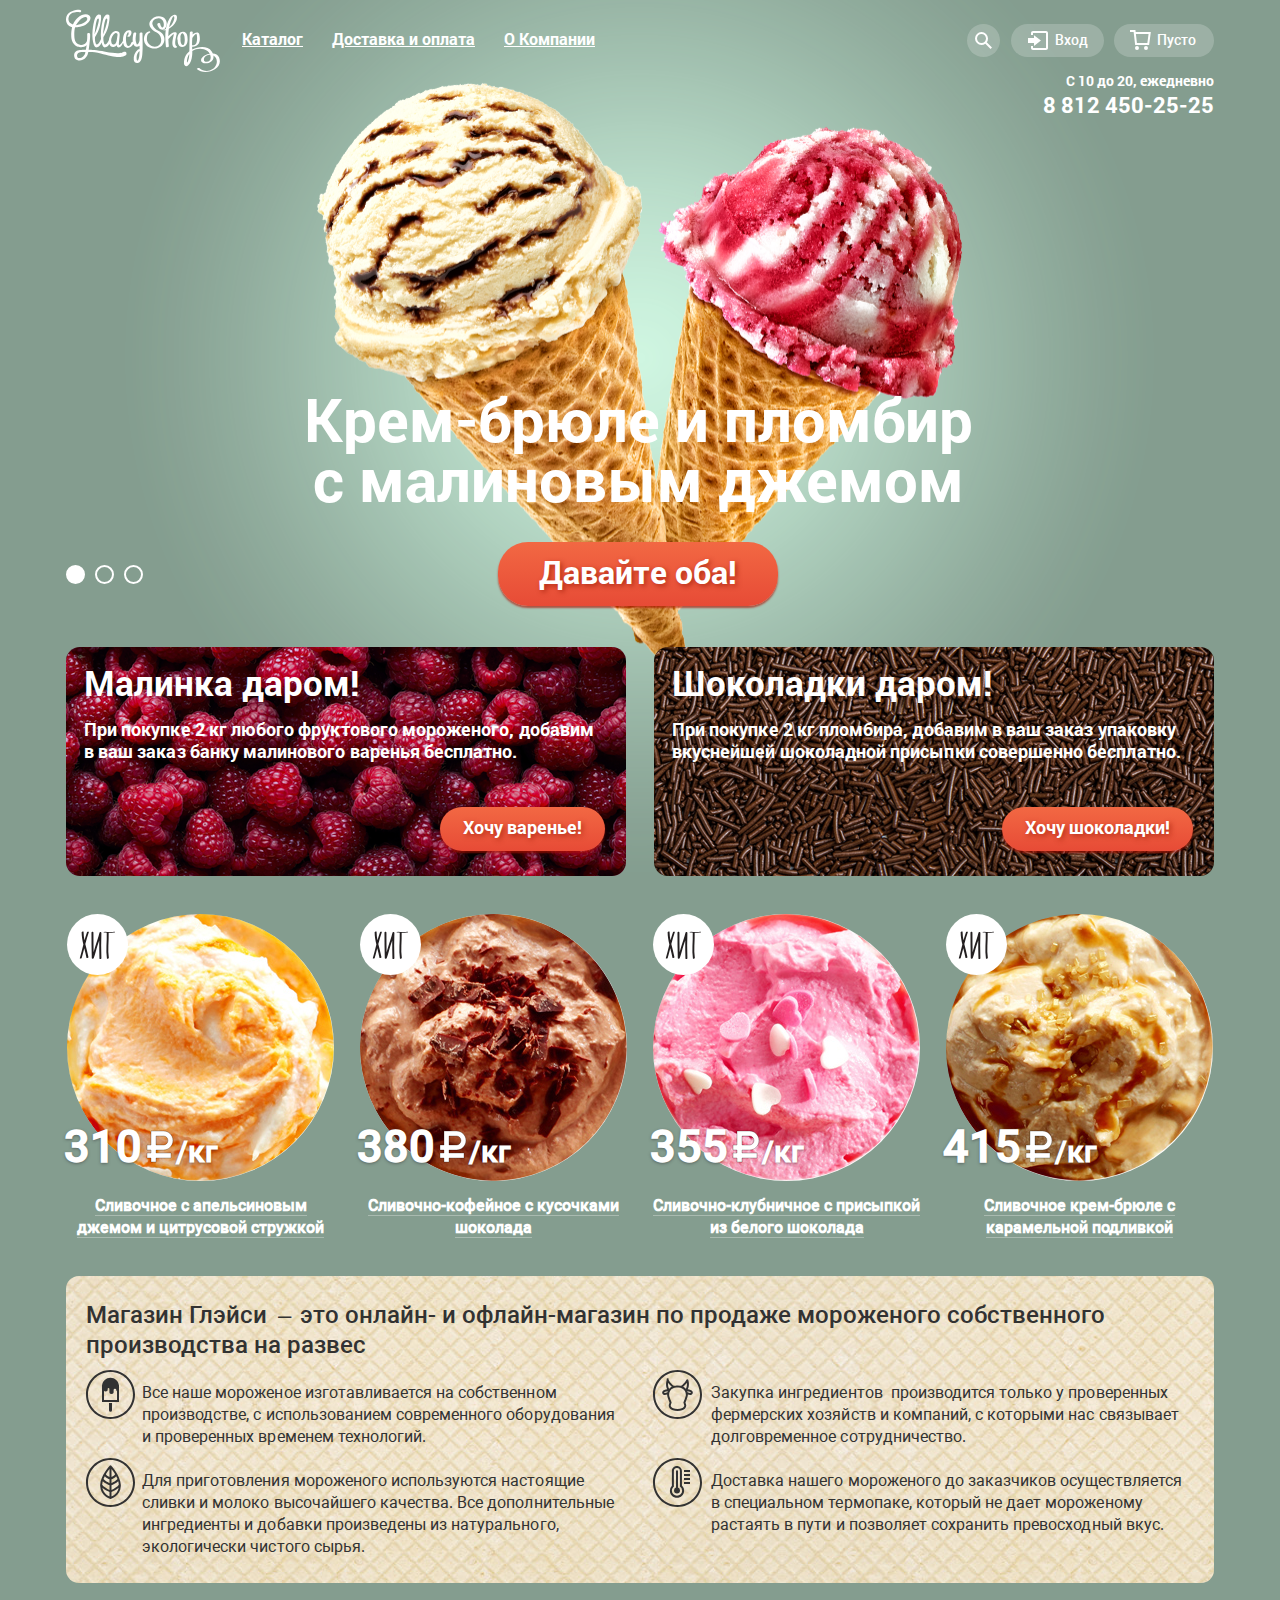
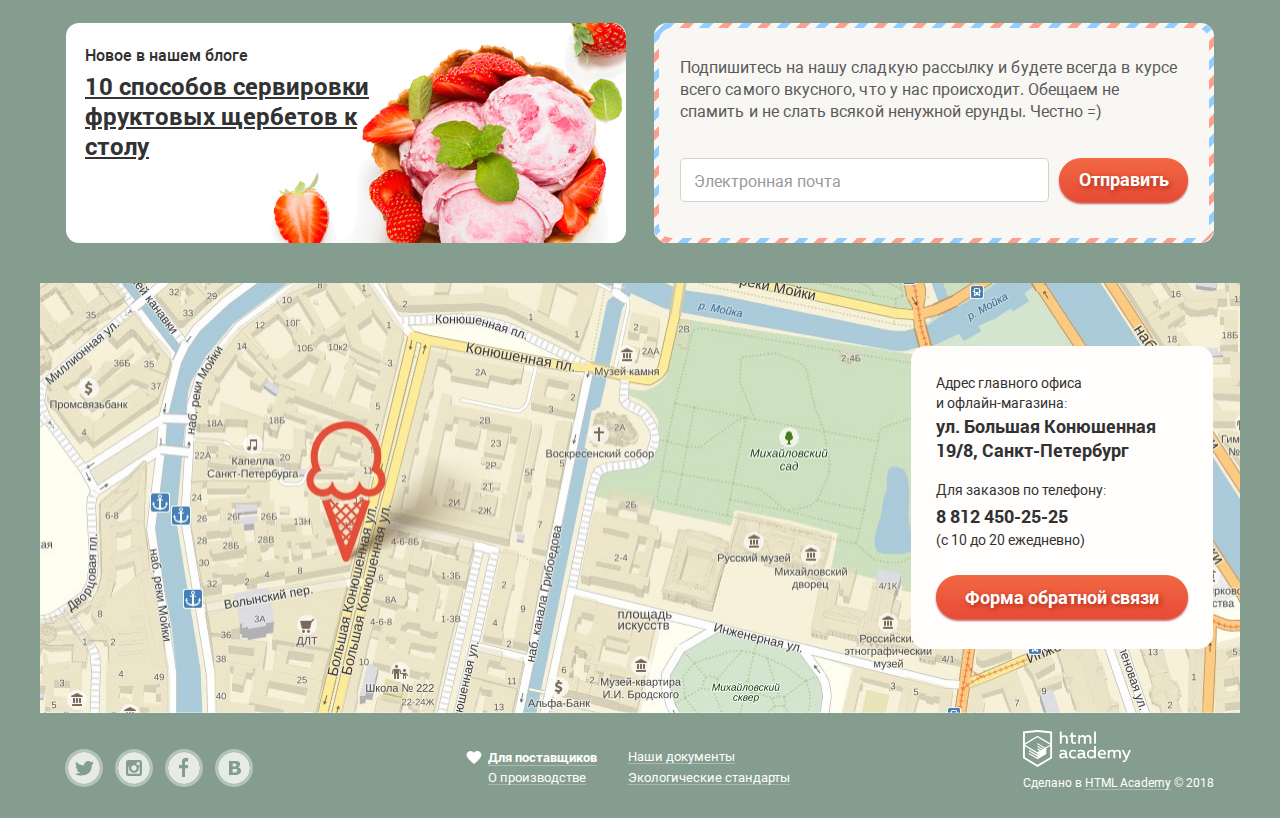
==== commit 48792522: "fix Б13 Д20.2" ====
--- a/index.html
+++ b/index.html
@@ -5,7 +5,7 @@
     <title>Глейси</title>
 
 		<link rel="stylesheet" href="css/normalize.min.css">
-    <link rel="stylesheet" href="css/style.min.css">
+    <link rel="stylesheet" href="css/style.css">
    	
   </head>
 
@@ -237,34 +237,36 @@
 		
 			<section class="advantages">
 				<div class="advantages-container">
-					<h2 class="visually-hidden">Преимущества магазина «Глэйси»</h2>
-					<p class="advantages-lead">Магазин Глэйси <span>–</span>это онлайн- и офлайн-магазин по продаже мороженого собственного производства на развес</p>
-					<ul class="advantages-list flex">
-						<li class="advantages-item flex">
-							<h3 class="advantages-item-title"><img src="img/seo-1.svg" alt="Собственное производство" width="49" height="49"></h3>
-							<p class="advantages-item-text">
-								Все наше мороженое изготавливается на собственном производстве, с использованием современного оборудования и проверенных временем технологий.
-							</p>
-						</li>
-						<li class="advantages-item flex">
-							<h3 class="advantages-item-title"><img src="img/seo-3.svg" alt="Проверенные поставщики" width="49" height="49"></h3>
-							<p class="advantages-item-text">
-								Закупка ингредиентов &nbsp;производится только у проверенных фермерских хозяйств и компаний, с которыми нас связывает долговременное сотрудничество.
-							</p>
-						</li>
-						<li class="advantages-item flex">
-							<h3 class="advantages-item-title"><img src="img/seo-2.svg" alt="Экологически чистое сырьё" width="49" height="49"></h3>
-							<p class="advantages-item-text">
-								Для приготовления мороженого используются настоящие сливки и молоко высочайшего качества. Все дополнительные ингредиенты и добавки произведены из натурального, экологически чистого сырья.
-							</p>
-						</li>
-						<li class="advantages-item flex">
-							<h3 class="advantages-item-title"><img src="img/seo-4.svg" alt="Доставка в специальном термопаке" width="49" height="49"></h3>
-							<p class="advantages-item-text">
-								Доставка нашего мороженого до заказчиков осуществляется в специальном термопаке, который не дает мороженому растаять в пути и позволяет сохранить превосходный вкус.
-							 </p>
-						</li>
-					</ul>
+					<div class="advantages-content">
+						<h2 class="visually-hidden">Преимущества магазина «Глэйси»</h2>
+						<p class="advantages-lead">Магазин Глэйси <span>–</span>это онлайн- и офлайн-магазин по продаже мороженого собственного производства на развес</p>
+						<ul class="advantages-list flex">
+							<li class="advantages-item flex">
+								<h3 class="advantages-item-title"><img src="img/seo-1.svg" alt="Собственное производство" width="49" height="49"></h3>
+								<p class="advantages-item-text">
+									Все наше мороженое изготавливается на собственном производстве, с использованием современного оборудования и проверенных временем технологий.
+								</p>
+							</li>
+							<li class="advantages-item flex">
+								<h3 class="advantages-item-title"><img src="img/seo-3.svg" alt="Проверенные поставщики" width="49" height="49"></h3>
+								<p class="advantages-item-text">
+									Закупка ингредиентов &nbsp;производится только у проверенных фермерских хозяйств и компаний, с которыми нас связывает долговременное сотрудничество.
+								</p>
+							</li>
+							<li class="advantages-item flex">
+								<h3 class="advantages-item-title"><img src="img/seo-2.svg" alt="Экологически чистое сырьё" width="49" height="49"></h3>
+								<p class="advantages-item-text">
+									Для приготовления мороженого используются настоящие сливки и молоко высочайшего качества. Все дополнительные ингредиенты и добавки произведены из натурального, экологически чистого сырья.
+								</p>
+							</li>
+							<li class="advantages-item flex">
+								<h3 class="advantages-item-title"><img src="img/seo-4.svg" alt="Доставка в специальном термопаке" width="49" height="49"></h3>
+								<p class="advantages-item-text">
+									Доставка нашего мороженого до заказчиков осуществляется в специальном термопаке, который не дает мороженому растаять в пути и позволяет сохранить превосходный вкус.
+								 </p>
+							</li>
+						</ul>
+					</div>
 				</div>
 			</section>
 
@@ -361,7 +363,7 @@
 			</div>
 		</section>
 		
-		<script src="https://api-maps.yandex.ru/2.1/?lang=ru_RU&load=Map,Placemark"></script>
+		<!-- <script src="https://api-maps.yandex.ru/2.1/?lang=ru_RU&load=Map,Placemark"></script> -->
 		<script src="js/script.min.js"></script>
   </body>
 </html>
--- a/css/style.css
+++ b/css/style.css
@@ -0,0 +1,1739 @@
+
+@font-face {
+  font-family: "Roboto";
+  src: url("../fonts/roboto.woff2") format("woff2"),
+       url("../fonts/roboto.woff") format("woff");
+  font-weight: 400;
+  font-style: normal;
+}
+@font-face {
+  font-family: "Roboto Bold";
+  src: url("../fonts/robotobold.woff2") format("woff2"),
+       url("../fonts/robotobold.woff") format("woff");
+  font-weight: 700;
+  font-style: normal;
+}
+@font-face {
+  font-family: "Roboto Medium";
+  src: url("../fonts/robotomedium.woff2") format("woff2"),
+       url("../fonts/robotomedium.woff") format("woff");
+  font-weight: 500;
+  font-style: normal;
+}
+html { 
+   box-sizing: border-box;
+}
+*, *::before, *::after { 
+  box-sizing: inherit; 
+}
+body {
+  margin: 0;
+  padding: 0;
+  
+  font-family: "Roboto", Arial, sans-serif;
+  font-size: 16px;
+  line-height: 22px;
+  color: #323232;
+
+  background-color: #849d8f;
+}
+a {
+  text-decoration: none;
+  color: #ffffff;
+}
+img {
+  max-width: 100%;
+  height: auto;
+}
+
+.flex {
+  display: flex;
+}
+.flex-column {
+  display: flex;
+  flex-direction: column;
+}
+.flex-center {
+  display: flex;
+  align-items: center;
+}
+.flex-center-end {
+  display: flex;
+  justify-content: flex-end;
+  align-items: center;
+}
+
+.button {
+  height: 44px;
+  padding: 8px 23px;
+
+  font-family: "Roboto Bold", Arial, sans-serif;
+  font-size: 18px;
+  line-height: 24px;
+  font-weight: 700;
+  text-align: center;
+  text-decoration: none;
+  color: #fff;
+
+  background-image: linear-gradient(to bottom, #f26843,#e74b36);
+  border: none;
+  border-radius: 25px;
+  box-shadow: 0px 2px 2px 0px rgba(172, 16, 0, 0.64);
+  text-shadow: 2px 2px 5px rgba(160, 32, 11, 0.76);
+  transition: all .5s ease;
+}
+.button:hover {
+  background-image: linear-gradient(to bottom,#f58669 ,#ec6f5e);
+  box-shadow: 0px 2px 2px 0px rgba(172, 16, 0, 1);
+  cursor: pointer;
+}
+.button:active {
+  background-image: linear-gradient(to bottom,#d84732 ,#e1613e);
+  box-shadow: inset 0px 2px 2px 0px rgba(172, 16, 0, 1);
+}
+
+.form-input {
+  width: 100%;
+  height: 44px;
+  padding: 10px 13px; 
+
+  font-family: "Roboto Bold", Arial, sans-serif;
+  font-size: 16px;
+  line-height: 24px;
+  font-weight: 700;
+  color: #323232;
+  
+  border: 1px solid #d3d3d2;
+  border-radius: 5px;
+}
+.form-input:hover {
+  border: 2px solid rgba(154, 154, 154, 0.52)
+}
+.form-input:focus {
+  border: 2px solid rgba(46, 136, 228, 0.52);
+}
+*::-webkit-input-placeholder {
+  font-family: "Roboto", Arial, sans-serif;
+  font-weight: 400;
+  color: #999999;
+}
+*:-moz-placeholder {
+  font-family: "Roboto", Arial, sans-serif;
+  font-weight: 400;
+  color: #999999;
+}
+*::-moz-placeholder {
+  font-family: "Roboto", Arial, sans-serif;
+  font-weight: 400;
+  color: #999999;
+}
+*:-ms-input-placeholder {
+  font-family: "Roboto", Arial, sans-serif;
+  font-weight: 400;
+  color: #999999;
+}
+
+.link {
+  text-decoration: none;
+  position: relative;
+}
+.link::after {
+  content: '';
+  display: block;
+  width: 100%;
+
+  position: absolute;
+  left: 0;
+  bottom: 0;
+
+  border-bottom: 0.8px solid rgba(255,255,255, 0.3);
+
+  transition: color .25s ease;
+}
+.link:hover {
+  color: rgba(255,188,158, 1);
+}
+.link:hover::after,
+.link:active::after {
+  border-bottom-color: rgba(255,188,158, 0.3);
+}
+
+.visually-hidden {
+  width: 1px;
+  height: 1px;
+  margin: -1px;
+  padding: 0;
+  border: 0;
+  position: absolute;
+  clip: rect(0 0 0 0);
+}
+
+.page-header-container {
+  width: 1200px; 
+  padding: 0px 26px;
+  padding-top: 9px;
+  margin: 0 auto;
+  position: relative;
+}
+.navigation {
+  justify-content: space-between;
+
+  font-family: "Roboto Medium", Arial, sans-serif;
+  font-size: 14px;
+  line-height: 16px;
+  font-weight: 500;
+}
+.nav-left {
+	min-width: 586px;
+}
+.nav-right {
+	width: 293px;
+	margin-bottom: 5px;
+}
+.header-logo img {
+	height: 64px;
+}
+.site-navigation {
+	align-items: baseline;
+  min-width: 500px;
+  padding: 0;
+  margin: 0;
+
+  font-family: "Roboto Bold", Arial, sans-serif;
+  font-size: 16px;
+  line-height: 18px;
+  font-weight: 700;
+  list-style: none;
+}
+.site-navigation-item {
+	white-space: nowrap;
+}
+.site-navigation .toggle {
+  padding: 5px 0px 9px 8px;
+  position: relative;
+}
+.site-navigation-item.toggle:hover {
+  cursor: pointer;
+}
+.site-navigation-item.toggle:hover .visually-hidden {
+  clip: auto;
+  opacity: 1;
+}
+.site-navigation-link {
+  padding: 5px 15px 9px 14px;
+  
+  text-decoration: underline;
+  color: #ffffff;
+  border-radius: 30px;
+}
+.site-navigation-link.onpage {
+	text-decoration: none;
+}
+.site-navigation-link:hover,
+.site-navigation-link:focus {
+	text-decoration: none;
+  color: #323232;
+  background-color: #ffffff; 
+}
+.site-navigation-link:active {
+  background-color: #ededed;
+  text-decoration: none;
+  border: none;
+  box-shadow: inset 0px 2px 1px 0px rgba(105, 105, 105, 1);
+}
+
+.dropdown-menu {
+  width: 144px;
+  height: 172px;
+  padding: 0;
+
+  position: absolute;
+  top: 42px;
+  left: 2px;
+  z-index: 1;
+  
+  font-family: "Roboto", Arial, sans-serif;
+  font-size: 14px;
+  line-height: 16px;
+  font-weight: 400;
+  list-style: none;
+
+  background-color: #f8f7f4;
+  border-radius: 5px;
+  box-shadow: 0px 20px 20px 0px rgba(0, 0, 0, 0.4);
+
+  opacity: 0;
+  transition: opacity .5s ease;
+}
+.dropdown-menu.active {
+  opacity: 1;
+}
+.dropdown-menu-item {
+	height: 31px;
+}
+.dropdown-menu-item:first-child {
+	height: 42px;
+	padding: 6px 0px 4px;
+	margin-bottom: 2px;
+	
+	position: relative;
+}
+.dropdown-menu-item:first-child::after {
+  content: '';
+  display: block;
+  width: 128px;
+  height: 1px;
+  margin-left: 6px;
+
+  position: absolute;
+  bottom: 3px;
+
+  background-color: rgba(0,0,0, 0.2);
+}
+.dropdown-menu-item a {
+  display: block;
+  padding: 4px 20px 9px;
+
+  font-size: 14px;
+  line-height: 16px;
+  text-decoration: none;
+  color: #323232;
+}
+.dropdown-menu-item:first-child a {
+  font-family: "Roboto Bold", Arial, sans-serif;
+  font-weight: 700;
+}
+.dropdown-menu-item a:hover,
+.dropdown-menu-item a:focus {
+  color: #323232;
+  background-color: #fbded7;
+}
+.dropdown-menu-item a:active {
+  background-color: #f6b5a5;
+  box-shadow: none;
+}
+.site-navigation a.onpage  {
+  color: #ffffff;
+  background-color: #d07058;
+}
+
+.search-block {
+  padding: 0;
+  margin: 0;
+  margin-right: 2px;
+  list-style: none;
+}
+.search-block .toggle {
+  padding: 6px 4px 6px 30px;
+
+  position: relative;
+}
+.search-block .opener:hover {
+  cursor: pointer;
+}
+.search-block .toggle:hover .search-form {
+  clip: auto;
+  opacity: 1;
+}
+.search-block .toggle:hover .image path,
+.search-block .opener:focus .image path {
+  fill: #000000;
+}
+.search-block .toggle:hover .opener,
+.search-block .opener:focus {
+  background-color: #f8f7f4;
+  color: #323232; 
+}
+.search-block .opener {
+  justify-content: center;
+  width: 33px;
+  height: 33px;
+  
+  text-decoration: none;
+  background-color: rgba(255,255,255, 0.2);  
+  border: none; 
+  border-radius: 30px; 
+}
+.search-form {
+  width: 341px;
+  min-height: 84px;
+  padding: 20px 15px;
+
+  position: absolute;
+  top: 45px;
+  right: 5px;
+  z-index: 1;
+
+  background-color: #f8f7f4;
+  border-radius: 5px;
+  box-shadow: 0px 20px 20px 0px rgba(0, 0, 0, 0.4);
+
+  opacity: 0;
+  transition: opacity .5s ease;
+}
+.search-form.active {
+  opacity: 1;
+}
+.search-form .form-input {
+	padding: 11px 13px;
+	font-size: 14px;
+	line-height: 22px;
+}
+
+.login-block {
+  padding: 0;
+  margin: 0;
+ 
+  list-style: none;
+}
+.login-block .toggle {
+  position: relative;
+  padding: 6px 5px;
+}
+.login-block .opener:hover {
+  cursor: pointer;
+}
+.login-block .toggle:hover .visually-hidden {
+  clip: auto;
+  opacity: 1;
+}
+.login-block .toggle:hover .image path,
+.login-block .opener:focus .image path {
+  fill: #000000;
+}
+.login-block .toggle:hover .opener,
+.login-block .opener:focus {
+  background-color: #f8f7f4;
+  color: #323232; 
+}
+.login-block .opener {
+  justify-content: center;
+  width: 93px;
+  height: 33px;
+  
+  color: #ffffff;
+  text-decoration: none;
+  background-color: rgba(255,255,255, 0.2);  
+  border: none; 
+  border-radius: 30px; 
+}
+.login-block .image {
+  margin-right: 6px;
+}
+.login-form {
+  width: 277px;
+  min-height: 215px;
+  padding: 20px 18px; 
+
+  position: absolute;
+  top: 45px;
+  right: 5px;
+  z-index: 1;
+
+  background-color: #f8f7f4;
+  border-radius: 5px;
+  box-shadow: 0px 20px 20px 0px rgba(0, 0, 0, 0.4);
+
+  opacity: 0;
+  transition: opacity .5s ease;
+}
+.login-form.active {
+  opacity: 1;
+}
+.login-form .form-input {
+	padding: 12px 13px;
+  margin-bottom: 20px;
+
+  font-size: 14px;
+  line-height: 20px;
+}
+.login-form-bottom {
+  justify-content: space-between;
+}
+.login-form .button {
+  width: 100px;
+  height: 44px;
+  margin: 0;
+}
+.login-form-bottom-links {
+	margin-right: 2px;
+  font-family: "Roboto", Arial, sans-serif;
+  font-size: 13px;
+  line-height: 24px;
+}
+.login-form-bottom-links a {
+  color: #323232;
+}
+.login-form-bottom-links a:hover,
+.login-form-bottom-links a:focus,
+.login-form-bottom-links a:active {
+  color: #e84d37;
+}
+
+.cart-block {
+  padding: 0;
+  margin: 0;
+  list-style: none;
+}
+.cart-block .toggle {
+  position: relative;
+  padding: 6px 5px;
+  padding-right: 0px;
+}
+.cart-block .opener:hover {
+  cursor: pointer;
+}
+.cart-block .toggle:hover .visually-hidden {
+  clip: auto;
+  opacity: 1;
+}
+.cart-block .opener {
+  justify-content: center;
+  width: 117px;
+  height: 33px;
+
+  color: #ffffff;
+
+  background-image: url("../img/cart-full.svg");
+  background-repeat: no-repeat;
+  background-position: 16px center;
+  background-color: rgba(255,255,255, 0.2); 
+
+  border: none; 
+  border-radius: 30px; 
+}
+.cart-block .opener.full {
+	color: #323232;
+	background-color: #ffffff;
+}
+.cart-block .empty {
+  width: 100px;
+  background-image: url("../img/cart.svg");
+}
+.cart-block span {
+  position: relative;
+  left: 12px;
+}
+.cart-form {
+  width: 540px;
+  height: 242px;
+  padding: 18px 15px 0px;
+
+  position: absolute;
+  right: -1px;
+  top: 45px;
+  z-index: 1;
+
+  font-family: "Roboto", Arial, sans-serif;
+  font-size: 13px;
+  line-height: 16px; 
+  color: #323232;
+
+  background-color: #f8f7f4;
+  border-radius: 6px;
+
+  opacity: 0;
+  transition: opacity .5s ease;
+}
+.cart-form.active {
+  opacity: 1;
+}
+.cart-form-item {
+	margin-bottom: 20px;
+}
+.cart-form-item:last-of-type {
+  padding-bottom: 25px;
+	margin-bottom: 14px;
+	border-bottom: 1px solid #cacac7;
+}
+.cart-form-item input[type="image"] {
+	margin-right: 13px;
+}
+.cart-form-item img {
+	margin-right: 14px;
+	border-radius: 50px;
+}
+.item-name {
+	width: 216px;
+  margin: 0;
+	margin-right: 32px;
+}
+.item-value {
+  margin: 0;
+}
+.item-value span {
+	margin-right: 28px;
+	left: 2px;
+  color: #999999;
+}
+.cart-form-result {
+	align-self: flex-end;
+	margin: 0;
+	margin-bottom: 15px;
+
+  font-family: "Roboto Bold", Arial, sans-serif;
+  font-size: 15px;
+  line-height: 18px;
+  font-weight: 700; 
+}
+.cart-form .button {
+  align-self: flex-end;
+  padding: 7px 15px 11px;
+  margin-bottom: 20px;
+  border-radius: 20px;
+}
+
+.header-contacts {
+  position: absolute;
+  right: 26px;
+  top: 74px;
+
+  text-align: right;
+}
+.header-contacts p {
+  margin: 0;
+  margin-bottom: 5px;
+
+  font-family: "Roboto Bold", Arial, sans-serif;
+  font-size: 14px;
+  line-height: 14px;
+  font-weight: 700;
+  color: #ffffff;
+}
+.header-contacts .tel {
+  font-size: 22px;
+  line-height: 24px;
+  color: #ffffff;
+}
+
+.product-slides-container {
+  width: 1200px; 
+  padding: 0px 26px;
+  margin: 0 auto;
+}
+.product-slides-list {
+  margin: 0;
+  position: relative;
+  text-align: center;
+  list-style: none;
+}
+.product-slide {
+  width: 1065px;
+  height: 880px;
+
+  position: absolute;
+  top: -77px;
+  z-index: -1;
+
+  opacity: 0;
+  transition: opacity 1s ease;
+}
+.product-slide-1 {
+  background: url(../img/slider-1.png) no-repeat;
+  background-size: 1045px 880px;
+  background-position: 11px 1px;
+  opacity: 1;
+}
+.product-slide-2 {
+  background: url(../img/slider-2.png) no-repeat;
+  background-size: 1062px 860px;
+  background-position: -7px 0px;
+}
+.product-slide-3 {
+  background: url(../img/slider-3.png) no-repeat;
+  background-size: 1078px 856px;
+  background-position: -7px 0px;
+}
+.product-slide-title {
+  margin: 0;
+
+  position: relative;
+  top: 390px;
+  
+  font-family: "Roboto Bold", Arial, sans-serif;
+  font-size: 60px;
+  line-height: 60px;
+  font-weight: 700;
+  color: #ffffff;
+}
+.slides-nav-wrap {
+  justify-content: space-between;
+  width: 712px;
+  margin-top: 466px;
+  margin-bottom: 41px;
+}
+.slide-nav {
+  width: 19px;
+  height: 19px;
+  margin-right: 10px;
+
+  border: 2px solid #ffffff;
+  border-radius: 50%;
+  background-color: transparent;
+}
+.slide-nav:hover {
+	cursor: pointer;
+}
+.slide-nav:hover,
+.slide-nav:focus {
+  background-color: rgba(248, 247, 244, 0.4);
+}
+.slide-nav:active {
+  background-color: #ffffff;
+}
+.slide-nav-current {
+  background-color: #ffffff;
+}
+.product-slides .button {
+  width: 280px;
+  min-height: 64px;
+  padding: 8px 20px;
+
+  font-size: 32px;
+  line-height: 44px;
+  
+  border-radius: 30px;
+}
+
+.promo-container {
+  justify-content: space-between;
+  width: 1200px; 
+  padding: 0px 26px;
+  margin: 0 auto;
+  margin-bottom: 32px;
+}
+.promo-item {
+  width: 560px;
+  min-height: 229px;
+  padding: 15px 21px 15px 18px;
+
+  font-family: "Roboto Bold", Arial, sans-serif;
+  font-size: 18px;
+  line-height: 22px;
+  font-weight: 700;
+  color: #ffffff;
+
+  border-radius: 14px;
+}
+.promo-item:nth-of-type(1) {
+  background-image: url("../img/promo-1.png");
+  background-repeat: repeat;
+  background-color: #49041a;
+}
+.promo-item:nth-of-type(2) {
+  background-image: url("../img/promo-2.png");
+  background-repeat: repeat;
+  background-color: #261207;
+}
+.promo-item-title {
+  margin: 0;
+  font-size: 35px;
+  line-height: 41px;
+}
+.promo-item-text {
+	margin: 15px 0px 45px;
+	letter-spacing: 0.003em;
+}
+.promo-item .button {
+  align-self: flex-end;
+}
+
+.catalog {
+  text-align: center;
+  font-family: "Roboto Medium", Arial, sans-serif;
+  font-size: 16px;
+  line-height: 22px;
+  font-weight: 500;
+  color: #ffffff;
+}
+.catalog-container {
+  width: 1200px; 
+  padding: 0px 14px;
+  margin: 0 auto;
+  margin-bottom: 6px;
+}
+.inner-page .catalog-container {
+  margin-bottom: 34px;
+}
+.catalog-list  {
+  flex-wrap: wrap;
+  justify-content: space-between;
+  align-items: flex-start;
+  padding: 0;
+  margin: 0;
+  list-style: none;
+}
+.inner-page .catalog-list {
+  margin-bottom: 53px;
+}
+.catalog-item {
+  width: 293px;
+  min-height: 405px;
+  padding: 0 13px;
+  margin-bottom: -43px;
+
+  position: relative;
+  
+  border-radius: 5px;
+  transition: background-color .25s ease-in;
+}
+.catalog-item:hover {
+  z-index: 1;
+  background-color: rgba(255, 255, 255, 0.2);
+  box-shadow: 0px 20px 20px 0px rgba(0, 0, 0, 0.4);  
+}
+.catalog-item:hover .button {
+  opacity: 1;
+}
+.catalog-item-image {
+  padding-top: 6px;
+  position: relative;
+}
+.catalog-item-image img:not(.hit) {
+  width: 267px;
+  height: 267px;
+  border-radius: 50%;
+}
+.hit {
+  width: 61px;
+  height: 61px;
+  position: absolute;
+  top: 6px;
+  left: 0px;
+}
+.catalog-item-price {
+	align-items: baseline;
+  margin: 0;
+  position: absolute;
+  top: 216px;
+  left: 10px;
+
+  font-size: 45px;
+  line-height: 45px;
+  font-weight: 700;
+
+  text-shadow: 0px 1px 3px rgba(49, 50, 53, 0.5);
+}
+.catalog-item-price img {
+  width: 31px;
+  height: 36px;
+	position: relative;
+	top: 3px;
+	left: 3px;
+}
+.catalog-item-price span {
+  margin-left: 3px;
+  font-size: 30px;
+}
+.catalog-item-title {
+  font-size: 16px;
+  margin-top: 8px;
+  margin-bottom: 10px;
+}
+.catalog-item-title a {
+  text-decoration: none;
+  border-bottom: 1px solid rgba(255,255,255, 0.3);
+}
+.catalog-item-title a:hover,
+.catalog-item-title a:focus,
+.catalog-item-title a:active {
+  color: rgba(255,188,158, 1);
+  border-bottom-color: rgba(255,188,158, 0.3);
+}
+.catalog-item .button {
+  align-self: center;
+  padding: 8px 16px;
+  margin-top: auto;
+  margin-bottom: 20px;
+  opacity: 0;
+  z-index: 1;
+}
+
+.advantages {
+  font: inherit;
+  color: #323232;
+}
+.advantages-container {
+  width: 1200px;
+  padding: 0px 26px;
+  margin: 0 auto;
+  margin-bottom: 40px;
+}
+.advantages-content {
+  width: 100%;
+  min-height: 306px;
+  padding: 24px 20px 3px 20px;
+  background-image: url("../img/waffle.jpg");
+  background-repeat: repeat;
+  background-color: #ece0c7;
+
+  border-radius: 13px;
+}
+.advantages-lead {
+  margin: 0;
+	margin-bottom: 22px;
+
+  font-family: "Roboto Medium", Arial, sans-serif;
+  font-size: 24px;
+  line-height: 30px;
+  font-weight: 500;
+}
+.advantages-lead span {
+	margin-right: 9px;
+	margin-left: 5px;
+}
+.advantages-list {
+  flex-wrap: wrap;
+  justify-content: space-between;
+  padding: 0;
+  margin: 0;
+  list-style: none;
+}
+.advantages-item {
+  margin-bottom: 22px;
+}
+.advantages-item-title {
+  min-width: 49px;
+  margin: 0;
+  margin-right: 7px;
+
+  position: relative;
+  top: -12px;
+}
+.advantages-item:nth-of-type(2n) .advantages-item-title {
+	margin-right: 9px;
+}
+.advantages-item-title img {
+  width: 49px;
+  height: 49px;
+}
+.advantages-item-text {
+  width: 478px;
+  margin: 0;
+  letter-spacing: 0.002em;
+}
+.advantages-item:nth-of-type(2n) .advantages-item-text {
+	margin-right: 5px;
+}
+
+.updates {
+  font: inherit;
+}
+.updates-container {
+  justify-content: space-between;
+  width: 1200px; 
+  padding: 0px 26px;
+  margin: 0 auto;
+  margin-bottom: 40px;
+}
+.blog {
+  width: 560px;
+  min-height: 220px;
+  padding: 22px 19px;
+
+  background-image: url("../img/blog.jpg");
+  background-repeat: repeat;
+  background-color: #ffffff;
+
+  border-radius: 13px;
+}
+.blog-title {
+  margin: 0;
+
+  font-family: "Roboto Medium", Arial, sans-serif;
+  font-size: 16px;
+  line-height: 22px;
+  font-weight: 500;
+  color: #323232;
+}
+.blog-article-title {
+	width: 55%;
+  margin: 0;
+  margin-top: 4px;
+
+  font-family: "Roboto Bold", Arial, sans-serif;
+  font-size: 24px;
+  line-height: 30px;
+  font-weight: 700;
+  color: #323232;
+}
+.blog-article-title a {
+  text-decoration: underline;
+  color: #323232;
+}
+.blog-article-title a:hover,
+.blog-article-title a:focus,
+.blog-article-title a:active {
+  color: rgba(232,77,55, 1);
+}
+.sign-up {
+  width: 560px;
+  min-height: 220px;
+  padding: 5px;
+
+  background: 
+      url("../img/post.svg") no-repeat,
+      repeating-linear-gradient(135deg, 
+      rgba(255,255,255,1) 0px, rgba(255,255,255,1) 8px, 
+      rgba(146,205,255,1) 8px, rgba(146,205,255,1) 16px,  
+      rgba(255,255,255,1) 16px, rgba(255,255,255,1) 24px, 
+      rgba(254,158,144,1) 24px, rgba(254,158,144,1) 32px);                              
+  border-radius: 13px;
+}
+.sign-up-bg {
+  width: 550px;
+  padding: 29px 21px;
+
+  background-color: #f8f7f4;
+  border-radius: 13px;
+}
+.sign-up-text {
+	width: 31.2em;
+  margin: 0;
+  margin-bottom: 35px;
+	
+	letter-spacing: 0.004em;
+  color: #5a5a5a;
+}
+.sign-up-form .form-input {
+  margin-right: 10px;
+}
+.sign-up-form .button {
+	padding: 8px 19px 11px 20px;
+}
+
+.address {
+	position: relative;
+}
+.address-container {
+  width: 1200px;
+  min-height: 430px;
+  margin: 0 auto;
+  
+  position: relative;
+
+  font-family: "Roboto", Arial, sans-serif;
+  font-size: 14px;
+  line-height: 22px;
+  font-weight: 400;
+}
+.address-info {
+  width: 302px;
+  padding: 27px 25px 0px;
+
+  position: absolute;
+  top: 63px;
+  right: 27px;
+  z-index: 1;
+  
+  color: #323232;
+  background-color: #fffefd;
+  border-radius: 15px;
+  
+}
+.address-info-title {
+	width: 60%;
+  margin: 0;
+	margin-bottom: 1px;
+  font: inherit;
+  line-height: 20px;
+}
+.address-info-text {
+	margin: 0;
+	margin-bottom: 18px;
+
+  font-family: "Roboto Bold", Arial, sans-serif;
+  font-size: 18px;
+  line-height: 24px;
+  font-weight: 700;
+}
+.address-info-subtitle {
+  margin: 0;
+  margin-bottom: 4px;
+  font: inherit;
+  line-height: 20px;
+}
+.address-info-tel {
+	margin: 0;
+	margin-bottom: 1px;
+
+  font-family: "Roboto Bold", Arial, sans-serif;
+  font-size: 18px;
+  line-height: 24px;
+  font-weight: 700;
+}
+.address-info span {
+	margin-bottom: 24px;
+}
+.address-info .button {
+	margin-bottom: 30px;
+}
+.map-frame {
+  display: flex;
+  width: 100%;
+  height: 430px;
+
+  position: absolute;
+  top: 0;
+  left: 0;
+
+  
+}
+.map-image {
+  width: 1200px;
+  height: 430px;
+
+  position: absolute;
+  top: 0px;
+  left: 0px;
+
+  background-color: #cee0c0;
+}
+.map-image img {
+  width: 1200px;
+  height: 430px;
+}
+
+.page-footer {
+  font-family: "Roboto", Arial, sans-serif;
+  font-size: 13px;
+  line-height: 18px;
+  font-weight: 400;
+  color: #ffffff;
+}
+.page-footer-container {
+  justify-content: space-between;
+  width: 1200px;
+  min-height: 105px;
+  padding: 0px 26px;
+  margin: 0 auto;
+}
+.inner-page .page-footer-container {
+  border-top: 1px solid rgba(255,255,255, 0.2);
+}
+.socials-list,
+.footer-info-prod,
+.footer-info-docs {
+	padding: 0;
+	margin: 0;
+  list-style: none;
+}
+.socials-list {
+	margin-top: 10px;
+	margin-right: 13px;
+}
+.socials-items {
+  margin-left: 18px;
+}
+.socials-items:nth-child(1) {
+  margin-left: 2px;
+}
+.socials-items img {
+  width: 32px;
+  height: 32px;
+  border-radius: 30px;
+  box-shadow: 0px 0px 0px 3px rgba(255,255,255, 0.5);
+  opacity: 0.8;
+  transition: all .5s ease;
+}
+.socials-items img:hover,
+.socials-items a:focus img {
+  box-shadow: 0px 0px 0px 3px rgba(255,255,255, 0.7);
+  opacity: 1;
+}
+.socials-items a:active img {
+  opacity: 0.7;
+  box-shadow: 0px 0px 0px 3px rgba(255,255,255, 0.7);
+}
+.footer-info {
+	margin-bottom: 0px;
+}
+.footer-info a {
+  text-decoration: none;
+}
+.footer-info-prod {
+  margin-right: 25px;
+  position: relative;
+}
+.footer-info li {
+  margin: 3px 3px 0px 3px;
+}
+.footer-info-supply::before {
+  content: '';
+  width: 16px;
+  height: 13px;
+  
+  position: absolute;
+  top: 6px;
+  left: -19px;
+
+  background: url(../img/heart.svg) no-repeat;
+  background-size: 100% 100%;
+  transition: transform .25s ease;
+}
+.footer-info-supply:hover::before {
+  transform: scale(1.2);
+}
+.footer-info-supply {
+  font-family: "Roboto Bold", Arial, sans-serif;
+  font-weight: 700;
+}
+.footer-copyright {
+	align-self: flex-start;
+	margin-top: 17px;
+	margin-left: 8px;
+  font-size: 12px;
+}
+.footer-copyright p {
+  margin: 0;
+  margin-top: 2px;
+}
+.footer-copyright img {
+  width: 108px;
+  height: 37px;
+}
+
+.modal {
+  width: 100%;
+  height: 100%;
+
+  position: fixed;
+  top: 0;
+  right: 0;
+  bottom: 0;
+  left: 0;
+  z-index: 2; 
+
+  background-color: rgba(0,0,0, 0.5);
+}
+.modal-callback-container {
+  width: 478px;
+  min-height: 443px;
+  padding: 17px 24px;
+  margin-top: -220px;
+  margin-left: -240px;
+
+  position: relative;
+  top: 50%;
+  left: 50%;
+
+  background-color: #f8f7f4;
+  border-radius: 10px;
+}
+.callback-title {
+  margin: 0px 0px 20px;
+
+  font-family: "Roboto Medium", Arial, sans-serif;
+  font-size: 24px;
+  line-height: 28px;
+  font-weight: 500;
+  color: #323232;
+}
+.callback-form .form-input {
+	width: 62%;
+  margin-bottom: 20px;
+}
+.callback-form .form-input:last-of-type {
+	width: 100%;
+	min-height: 155px;
+  padding: 6px 15px 15px;
+	margin-bottom: 14px;
+
+	color: #323232;
+}
+.callback-form .button {
+  align-self: flex-end;
+  margin-top: 10px;
+}
+.modal-callback .close-button {
+  position: absolute;
+  top: 16px;
+  right: 17px;
+}
+
+.inner-page {
+  font-family: "Roboto Medium", Arial, sans-serif;
+  font-weight: 500;
+  color: #ffffff;
+}
+.inner-page .page-header-container {
+  margin-bottom: 22px;
+}
+.main-top-container {
+  width: 1200px;
+  padding: 0px 26px;
+  margin: 0 auto;
+}
+.inner-page .page-title {
+  margin: 0;
+  margin-bottom: 23px;
+
+  font-family: "Roboto Bold", Arial, sans-serif;
+  font-size: 35px;
+  line-height: 41px;
+  font-weight: 700;
+}
+
+.breadcrumbs {
+  padding: 0;
+  margin: 0;
+  margin-bottom: 2px;
+  list-style: none;
+  
+  font-family: "Roboto", Arial, sans-serif;
+  font-size: 14px;
+  line-height: 16px;
+  font-weight: 400;
+}
+.breadcrumbs-item {
+  margin-right: 5px;
+}
+.breadcrumbs-item .link {
+  margin-right: 7px;
+}
+
+.filters {
+  margin-bottom: 32px;
+}
+.filters-form {
+  padding-top: 6px;
+
+  font-family: "Roboto Medium", Arial, sans-serif;
+  font-size: 14px;
+  line-height: 16px;
+  font-weight: 500;
+  color: #ffffff;
+}
+.filters-form-row {
+  justify-content: flex-start;
+  margin-bottom: 17px;
+}
+.filters-form-row:last-of-type {
+  margin-bottom: 0;
+}
+.filters-form fieldset {
+  padding: 0;
+  margin: 0;
+  margin-right: 14px;
+  position: relative;
+  border: none;
+}
+.filter-title {
+  margin: 0px 0px 5px 15px;
+}
+.filter-layout {
+  height: 37px;
+  
+  position: relative;
+
+  font-size: 16px;
+  line-height: 18px;
+
+  background-color: #a9b9af;
+  border-radius: 30px;
+}
+
+.filter-sorting .filter-layout {
+  width: 194px;
+  color: #ffffff;
+  transition: color .5s ease;
+}
+.filter-sorting .filter-layout:hover {
+  color: #323232;
+}
+.filter-sorting .filter-layout:hover label[for="sorting"] {
+  border-top: 9px solid #323232;
+}
+.filter-sorting select { 
+  width: 100%;
+  padding-left: 11px;
+
+  z-index: 1;
+
+  font-family: inherit;
+  font-size: inherit;
+  line-height: inherit;
+  color: inherit;
+ 
+  background-color: transparent;
+  border: none;
+}
+.filter-sorting label[for="sorting"] {
+  width: 0px;
+  height: 0px;
+  
+  position: relative;
+  top: 3px;
+  right: 16px;
+
+  border: 5px solid #ffffff;
+  border-top: 9px solid #ffffff;
+  border-right-color: transparent;
+  border-bottom-color: transparent;
+  border-left-color: transparent;
+
+  transition: border-color .25s ease;
+}
+.filter-sorting select::-ms-expand {
+  display: none;
+}
+
+.filter-price .filter-layout {
+  width: 220px;
+  padding: 0px 22px;
+}
+.filter-price .first {
+  transform: rotate(180deg);
+}
+.filter-price .second {
+  margin-left: 0;
+
+  position: relative;
+  left: -2px;
+}
+.filter-price [type=range] {
+  --min: 0; 
+  --max: 250; 
+  --val: 50;
+  --range: calc(var(--max) - var(--min));
+  --ratio: calc((var(--val) - var(--min))/var(--range));
+  --sx: calc(var(--ratio)*(100%));
+
+  width: 88px;
+  height: 20px;
+  padding: 0;
+  margin: 0;
+  margin-top: 1px;
+
+  cursor: pointer;
+  background: transparent;
+
+  font: 1em/1 "Roboto", Arial, sans-serif;
+}
+.filter-price [type=range]::-webkit-slider-runnable-track {
+  width: 5.4em;
+  height: 0.25em;
+  box-sizing: border-box;
+
+  background: rgba( 255, 255, 255, 0.2);
+  border: none;
+}
+.js [type=range]::-webkit-slider-runnable-track {
+  background: linear-gradient(#fff, #fff) 0/var(--sx) 100% no-repeat rgba( 255, 255, 255, 0.2);
+}
+.filter-price [type=range]::-webkit-slider-thumb {
+  -webkit-appearance: none;
+
+  width: 1.2em;
+  height: 1.2em;
+  margin-top: -0.5em;
+  box-sizing: border-box;
+  
+  background-color: #849d8f;
+  border: 0.45em solid #ffffff;
+  border-radius: 50%;
+}
+.filter-price [type=range]::-moz-range-track {
+  width: 5.4em;
+  height: 0.25em;
+  box-sizing: border-box;
+
+  background: rgba( 255, 255, 255, 0.2);
+  border: none;
+}
+.filter-price [type=range]::-moz-range-progress {
+  height: 0.25em;
+  background: #fff;
+}
+.filter-price [type=range]::-moz-range-thumb {
+  width: 1.2em;
+  height: 1.2em;
+  box-sizing: border-box;
+
+  background-color: #849d8f;
+  border: 0.45em solid #ffffff;
+  border-radius: 50%;
+}
+.filter-price [type=range]::-ms-track {
+  box-sizing: border-box;
+  width: 5.4em;
+  height: 0.25em;
+  color: transparent;
+  border-color: transparent;  
+  background: rgba( 255, 255, 255, 0.2);
+}
+.filter-price [type=range]::-ms-fill-lower {
+  height: 0.25em;
+  background: #fff;
+}
+.filter-price [type=range]::-ms-fill-upper {
+  background: transparent;
+}
+.filter-price [type=range]::-ms-thumb {
+  width: 1.2em;
+  height: 1.2em;
+  margin-top: 0;
+  box-sizing: border-box;
+
+  background-color: #849d8f;
+  border: 0.45em solid #ffffff;
+  border-radius: 50%;
+}
+.filter-price [type=range]::-ms-tooltip {
+  display: none;
+}
+
+.filter-fatness .filter-layout {
+  min-width: 415px;
+}
+.filter-inner {
+  padding-bottom: 0px;
+}
+.filter-inner .filter-layout {
+  min-width: 703px;
+}
+.filters input[type="checkbox"] + label,
+.filters input[type="radio"] + label {
+  display: flex;
+  align-items: center;
+  position: relative;
+}
+.filters input[type="radio"] + label {
+  margin-right: 22px;
+}
+.filters input[type="radio"]:first-of-type + label {
+  margin-left: 16px;
+}
+.filters input[type="checkbox"] + label {
+  margin-right: 19px;
+}
+.filters input[type="checkbox"]:nth-of-type(3) + label {
+  margin-right: 22px;
+}
+.filters input[type="checkbox"]:first-of-type + label{
+	margin-left: 15px;
+}
+.filters input[type="checkbox"]:last-of-type + label,
+.filters input[type="radio"]:last-of-type + label {
+  margin-right: 0;
+}
+
+.filters input[type="radio"] + label::before {
+  content: "";
+  display: flex;
+  align-items: center;
+  width: 15px;
+  height: 15px;
+  margin-right: 13px;
+
+  background-color: #aabcb2;
+  border-radius: 2em;
+  border: 4px solid #aabcb2;
+  box-shadow: 0 0 0 3px #e4eae6;
+
+  transition: all .25s;
+ }
+.filters input[type="radio"]+label:hover::before {
+   box-shadow: 0 0 0 3px #fff;
+}
+.filters input[type="radio"]:checked + label:hover::before {
+  background-color: #fff;
+  box-shadow: 0 0 0 3px #fff;
+}
+.filters input[type="radio"]:checked + label::before {
+  background-color: #e4eae6;
+  box-shadow: 0 0 0 3px #e4eae6;
+}
+.filters input[type="radio"]:disabled + label::before {
+  background-color: #b3c2ba;
+  box-shadow: 0 0 0 3px #b3c2ba;
+}
+.filters input[type="radio"]:disabled + label:hover::before {
+	background-color: #b3c2ba;
+  box-shadow: 0 0 0 3px #b3c2ba;
+}
+.filters input[type="radio"]:focus + label::before {
+  outline: 1px dotted lightblue;
+  outline-offset: 10px;
+}
+
+.filters input[type="checkbox"] + label::before {
+  content: "";
+  display: inline-block;
+  vertical-align: middle;
+  width: 20px;
+  height: 20px;
+  margin-right: 13px; 
+  border: 2px solid #e6ebe9;
+  border-radius: 4px;
+
+  transition: all .5s ease; 
+}
+.filters input[type="checkbox"] + label::after {
+  content: "";
+  position: absolute;
+  top: -3px;
+  left: 8px;
+  width: 5px;
+  height: 9px;
+  border: 4px solid #e6ebe9;
+  border-top: none;
+  border-left: none;
+  
+  transform: rotate(45deg);
+  transition: all .25s ease;
+  opacity: 0;
+}
+.filters input[type="checkbox"]:checked + label::after {
+  display: inline-block;
+  vertical-align: middle;
+  width: 10px;
+  height: 18px;
+  opacity: 1;
+}
+.filters input[type="checkbox"] + label:hover::before,
+.filters input[type="checkbox"]:focus + label::before,
+.filters input[type="checkbox"]:checked:focus + label::after,
+.filters input[type="checkbox"]:checked + label:hover::after {
+  border-color: #ffffff;
+}
+.filters input[type="checkbox"]:disabled + label::before,
+.filters input[type="checkbox"]:disabled + label::after,
+.filters input[type="checkbox"]:disabled + label:hover::after {
+  border-color: #b5c4bc; 
+}
+.filters input[type="checkbox"]:focus + label::before {
+  outline: 1px dotted lightblue;
+  outline-offset: 8px;
+}
+
+.button-submit {
+  align-self: flex-end;
+  width: 142px;
+  height: 37px;
+  padding: 5px 25px;
+
+  font-family: "Roboto Medium", Arial, sans-serif;
+  font-size: 16px;
+  line-height: 18px;
+  font-weight: 500;
+  color: #ffffff;
+  
+  border: 2px solid #fff;
+  border-radius: 30px;
+}
+.button-submit:hover {
+  background-color: #fff;
+  color: #323232;
+  border: none;
+}
+.button-submit:active {
+  background-color: #ededed;
+  box-shadow: inset 0px 2px 1px 0 #696969;
+  border: none;
+}
+input, select, option {
+  -moz-appearance: none;
+  -ms-appearance: none;
+  -webkit-appearance: none;
+  appearance: none;
+}
+
+.pagination-list {
+  padding: 0;
+  margin: 0;
+  margin-right: 5px;
+  list-style: none;
+
+  font-size: 16px;
+  line-height: 18px;
+}
+.pagination-item {
+  width: 26px;
+  min-height: 26px;
+  padding: 3px 8px;
+  margin-left: 5px;
+  border-radius: 50%;
+}
+.pagination-item:hover {
+	cursor: pointer;
+}
+.pagination-item:hover,
+.pagination-item:focus {
+  background-color: rgba(255,255,255, 0.2);
+}
+.pagination-item:active {
+  background-color: #ffffff;
+  color: #323232;
+}
+.pagination-item.current {
+  background-color: #ffffff;
+  color: #323232;
+}
+.pagination-item-current:hover,
+.pagination-item-current:focus,
+.pagination-item-current:active {
+	background-color: #ffffff;
+  color: #323232;
+}
+.pagination-arrow {
+  width: 8px;
+  height: 12px;
+  padding: 3px 8px;
+  opacity: .2;
+}
+.pagination-arrow.active {
+  opacity: 1;
+}
+.pagination-prev {
+  margin-right: 10px;
+
+  background: url("../img/icon-left-white.svg") no-repeat;
+  background-position: 8px 1px;
+}
+.pagination-next {
+  margin-left: 15px;
+
+  background: url("../img/icon-right-white.svg") no-repeat;
+  background-position: 0px 7px;
+}
+
+.form-border {
+  background: repeating-linear-gradient(135deg, 
+      rgba(255,255,255,1) 0px, rgba(255,255,255,1) 8px, 
+      rgba(146,205,255,1) 8px, rgba(146,205,255,1) 16px,  
+      rgba(255,255,255,1) 16px, rgba(255,255,255,1) 24px, 
+      rgba(254,158,144,1) 24px, rgba(254,158,144,1) 32px);
+}
+.form-border-invalid {
+  background: linear-gradient(45deg, gold 0%, orangered 10%, crimson 20%, purple 50%, crimson 80%, orangered 90%, gold 100%);
+}
+.form-border-top,
+.form-border-left {
+  position: absolute;
+  left: 8px;
+  top: 8px;
+}
+.form-border-bottom,
+.form-border-right {
+  position: absolute;
+  right: 8px;
+  bottom: 8px;
+} 
+.form-border-right {
+  width: 5px;
+  height: 0px;
+}
+.form-border-bottom {
+  width: 0px;
+  height: 5px;
+}
+.form-border-top {
+  width: 0px;
+  height: 5px;
+}
+.form-border-left {
+  width: 5px;
+  height: 0px;
+}
+
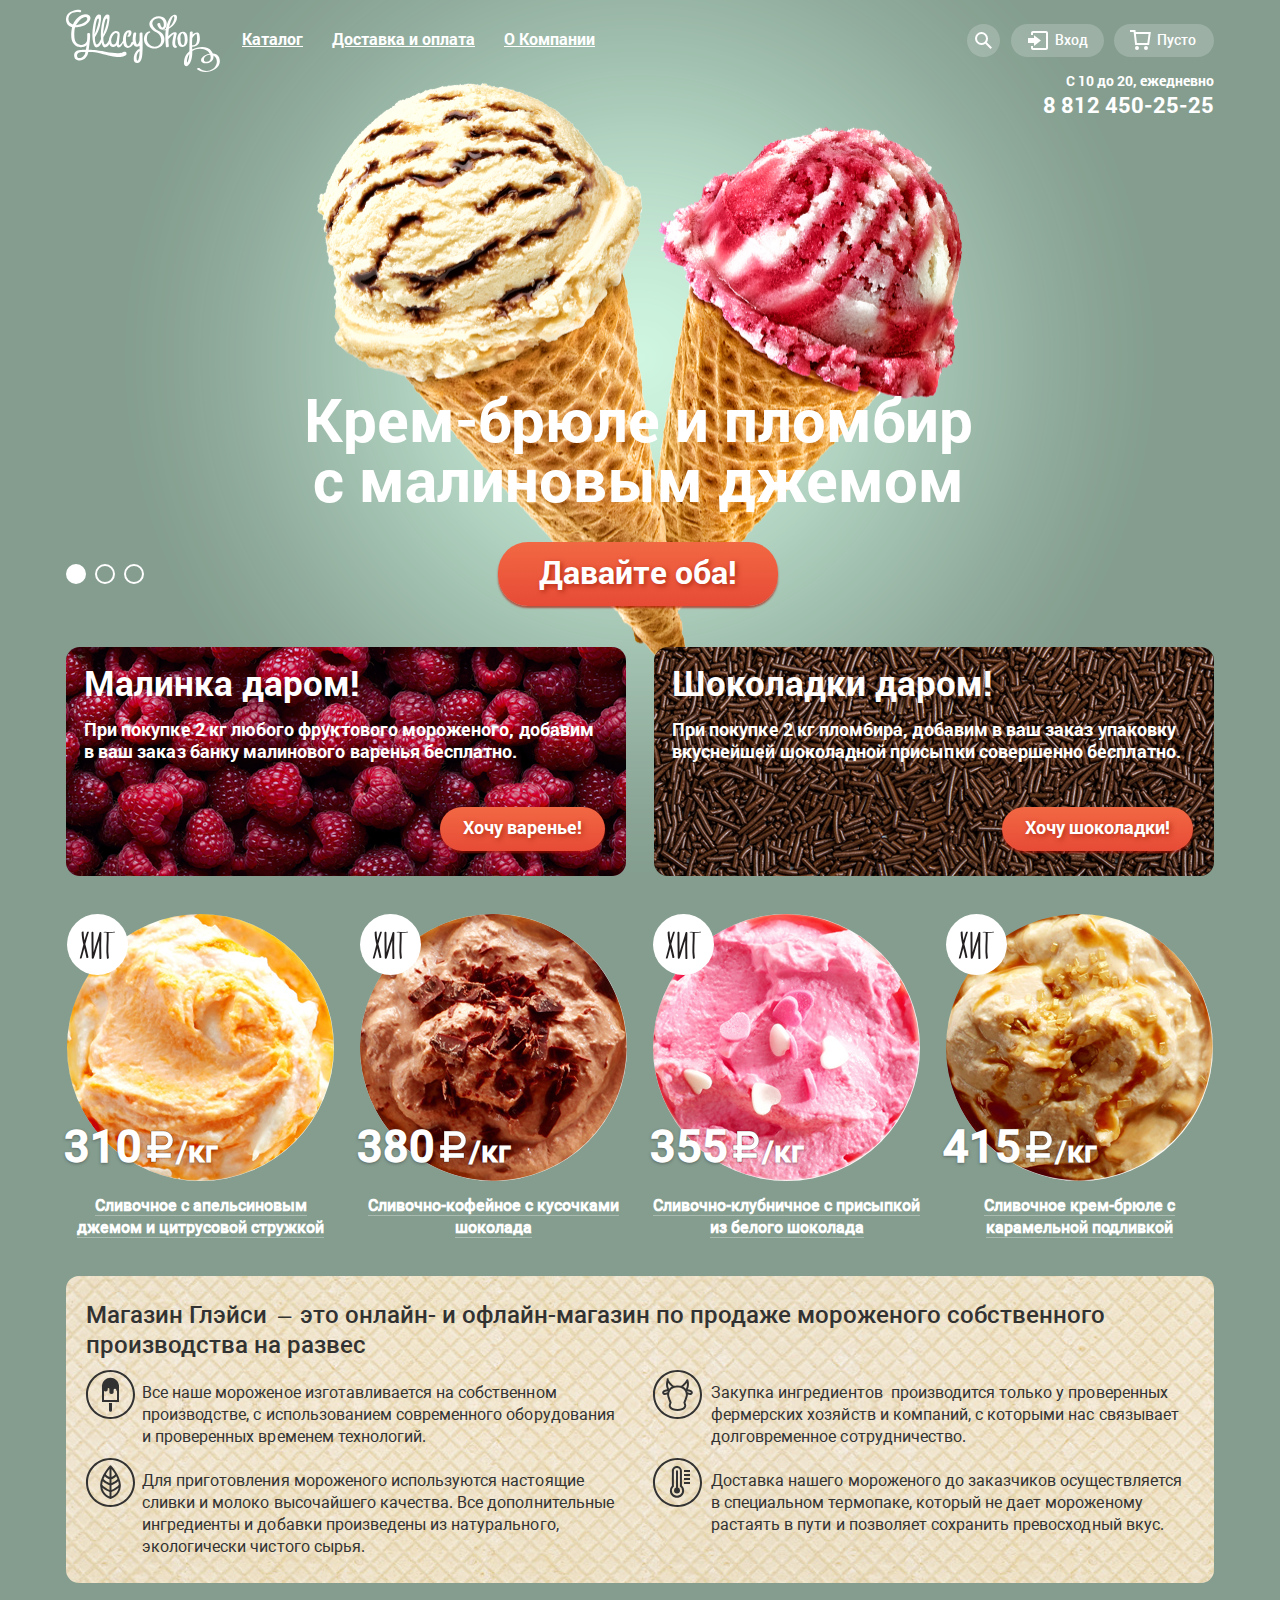
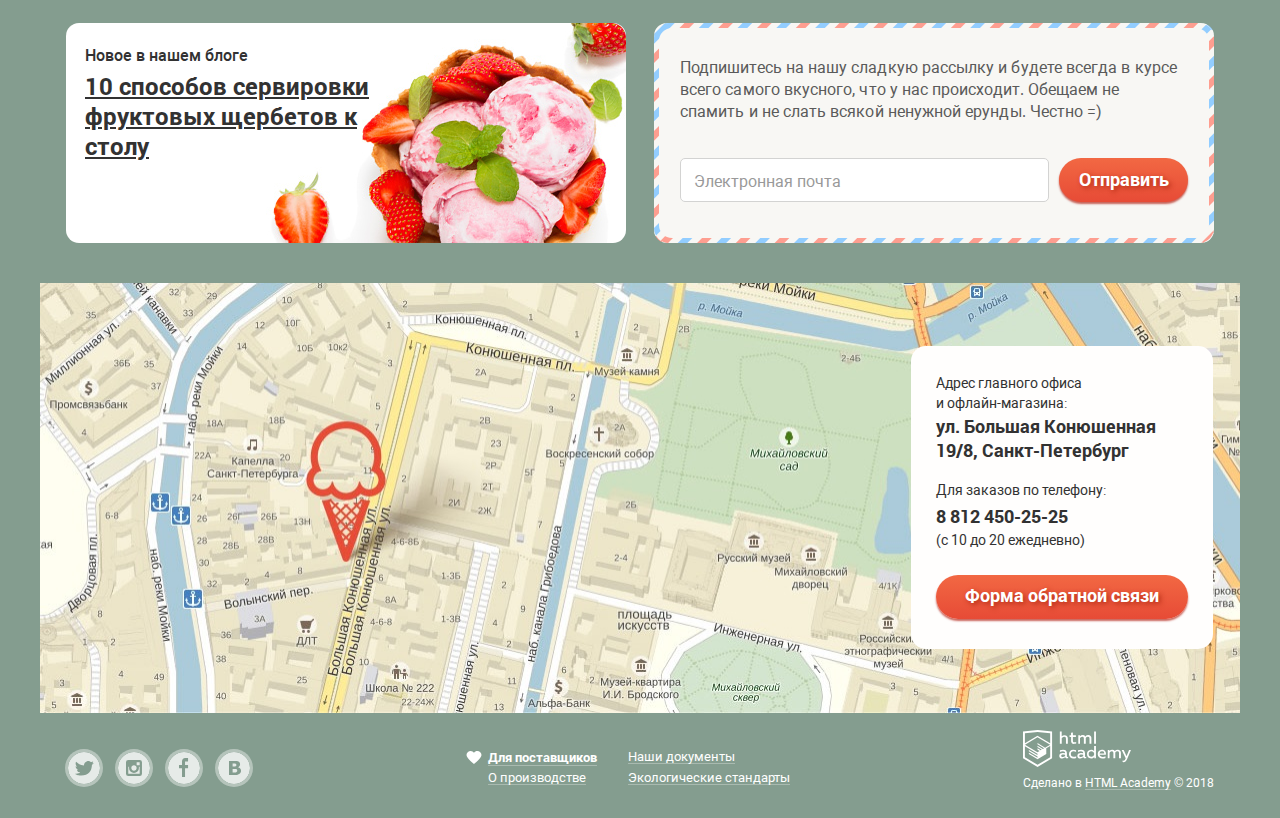
==== commit 04eb48e1: "fix Д20.1 Д27" ====
--- a/index.html
+++ b/index.html
@@ -127,10 +127,10 @@
 						</li>
 					</ul>
 					<div class="slides-nav-wrap flex-center">	
-						<div class="slides-nav flex" aria-hidden="true">
-							<button type="button" class="slide-nav slide-nav-current"></button>
-							<button type="button" class="slide-nav"></button>
-							<button type="button" class="slide-nav"></button>
+						<div class="slides-nav flex">
+							<button type="button" class="slide-nav slide-nav-current">Первый слайд</button>
+							<button type="button" class="slide-nav">Второй слайд</button>
+							<button type="button" class="slide-nav">Третий слайд</button>
 				    </div>
 				    <a href="#" class="button" aria-label="Акция: два по цене одного">Давайте оба!</a>
 			    </div>
@@ -305,7 +305,7 @@
 						<h3 class="address-info-subtitle">Для заказов по телефону:</h3>
 						<p class="address-info-tel">8 812 450-25-25</p>
 						<span>(c 10 до 20 ежедневно)</span>
-						<button type="button" class="button" id="modal-opener">Форма обратной связи</button>
+						<a href="#" class="button" id="modal-opener">Форма обратной связи</a>
 					</div>
 					<div class="map-image">
 						<img src="img/map.jpg" alt="«Глэйси» на карте" width="1200" height="430">
@@ -363,7 +363,7 @@
 			</div>
 		</section>
 		
-		<!-- <script src="https://api-maps.yandex.ru/2.1/?lang=ru_RU&load=Map,Placemark"></script> -->
+		<script src="https://api-maps.yandex.ru/2.1/?lang=ru_RU&load=Map,Placemark"></script>
 		<script src="js/script.min.js"></script>
   </body>
 </html>
--- a/css/style.css
+++ b/css/style.css
@@ -112,22 +112,32 @@
 .form-input:focus {
   border: 2px solid rgba(46, 136, 228, 0.52);
 }
-*::-webkit-input-placeholder {
+.form-input::-webkit-input-placeholder {
   font-family: "Roboto", Arial, sans-serif;
   font-weight: 400;
   color: #999999;
 }
-*:-moz-placeholder {
+.form-input:-moz-placeholder {
   font-family: "Roboto", Arial, sans-serif;
   font-weight: 400;
   color: #999999;
 }
-*::-moz-placeholder {
+.form-input::-moz-placeholder {
   font-family: "Roboto", Arial, sans-serif;
   font-weight: 400;
   color: #999999;
 }
-*:-ms-input-placeholder {
+.form-input:-ms-input-placeholder {
+  font-family: "Roboto", Arial, sans-serif;
+  font-weight: 400;
+  color: #999999;
+}
+.form-input::-ms-input-placeholder {
+  font-family: "Roboto", Arial, sans-serif;
+  font-weight: 400;
+  color: #999999;
+}
+.form-input::placeholder {
   font-family: "Roboto", Arial, sans-serif;
   font-weight: 400;
   color: #999999;
@@ -663,10 +673,12 @@
   margin-bottom: 41px;
 }
 .slide-nav {
-  width: 19px;
-  height: 19px;
-  margin-right: 10px;
-
+  width: 20px;
+  height: 20px;
+  margin-right: 9px;
+  
+  font-size: 0;
+  
   border: 2px solid #ffffff;
   border-radius: 50%;
   background-color: transparent;
@@ -1345,6 +1357,11 @@
   border-top: 9px solid #323232;
 }
 .filter-sorting select { 
+  -moz-appearance: none;
+  -ms-appearance: none;
+  -webkit-appearance: none;
+  appearance: none;
+
   width: 100%;
   padding-left: 11px;
 
@@ -1358,6 +1375,7 @@
   background-color: transparent;
   border: none;
 }
+
 .filter-sorting label[for="sorting"] {
   width: 0px;
   height: 0px;
@@ -1410,6 +1428,11 @@
 
   font: 1em/1 "Roboto", Arial, sans-serif;
 }
+.filter-price [type=range].second {
+  --min: 250; 
+  --max: 500; 
+  --val: 350;
+}
 .filter-price [type=range]::-webkit-slider-runnable-track {
   width: 5.4em;
   height: 0.25em;
@@ -1481,6 +1504,12 @@
 }
 .filter-price [type=range]::-ms-tooltip {
   display: none;
+}
+.filter-price input {
+  -moz-appearance: none;
+  -ms-appearance: none;
+  -webkit-appearance: none;
+  appearance: none;
 }
 
 .filter-fatness .filter-layout {
@@ -1632,12 +1661,6 @@
   box-shadow: inset 0px 2px 1px 0 #696969;
   border: none;
 }
-input, select, option {
-  -moz-appearance: none;
-  -ms-appearance: none;
-  -webkit-appearance: none;
-  appearance: none;
-}
 
 .pagination-list {
   padding: 0;
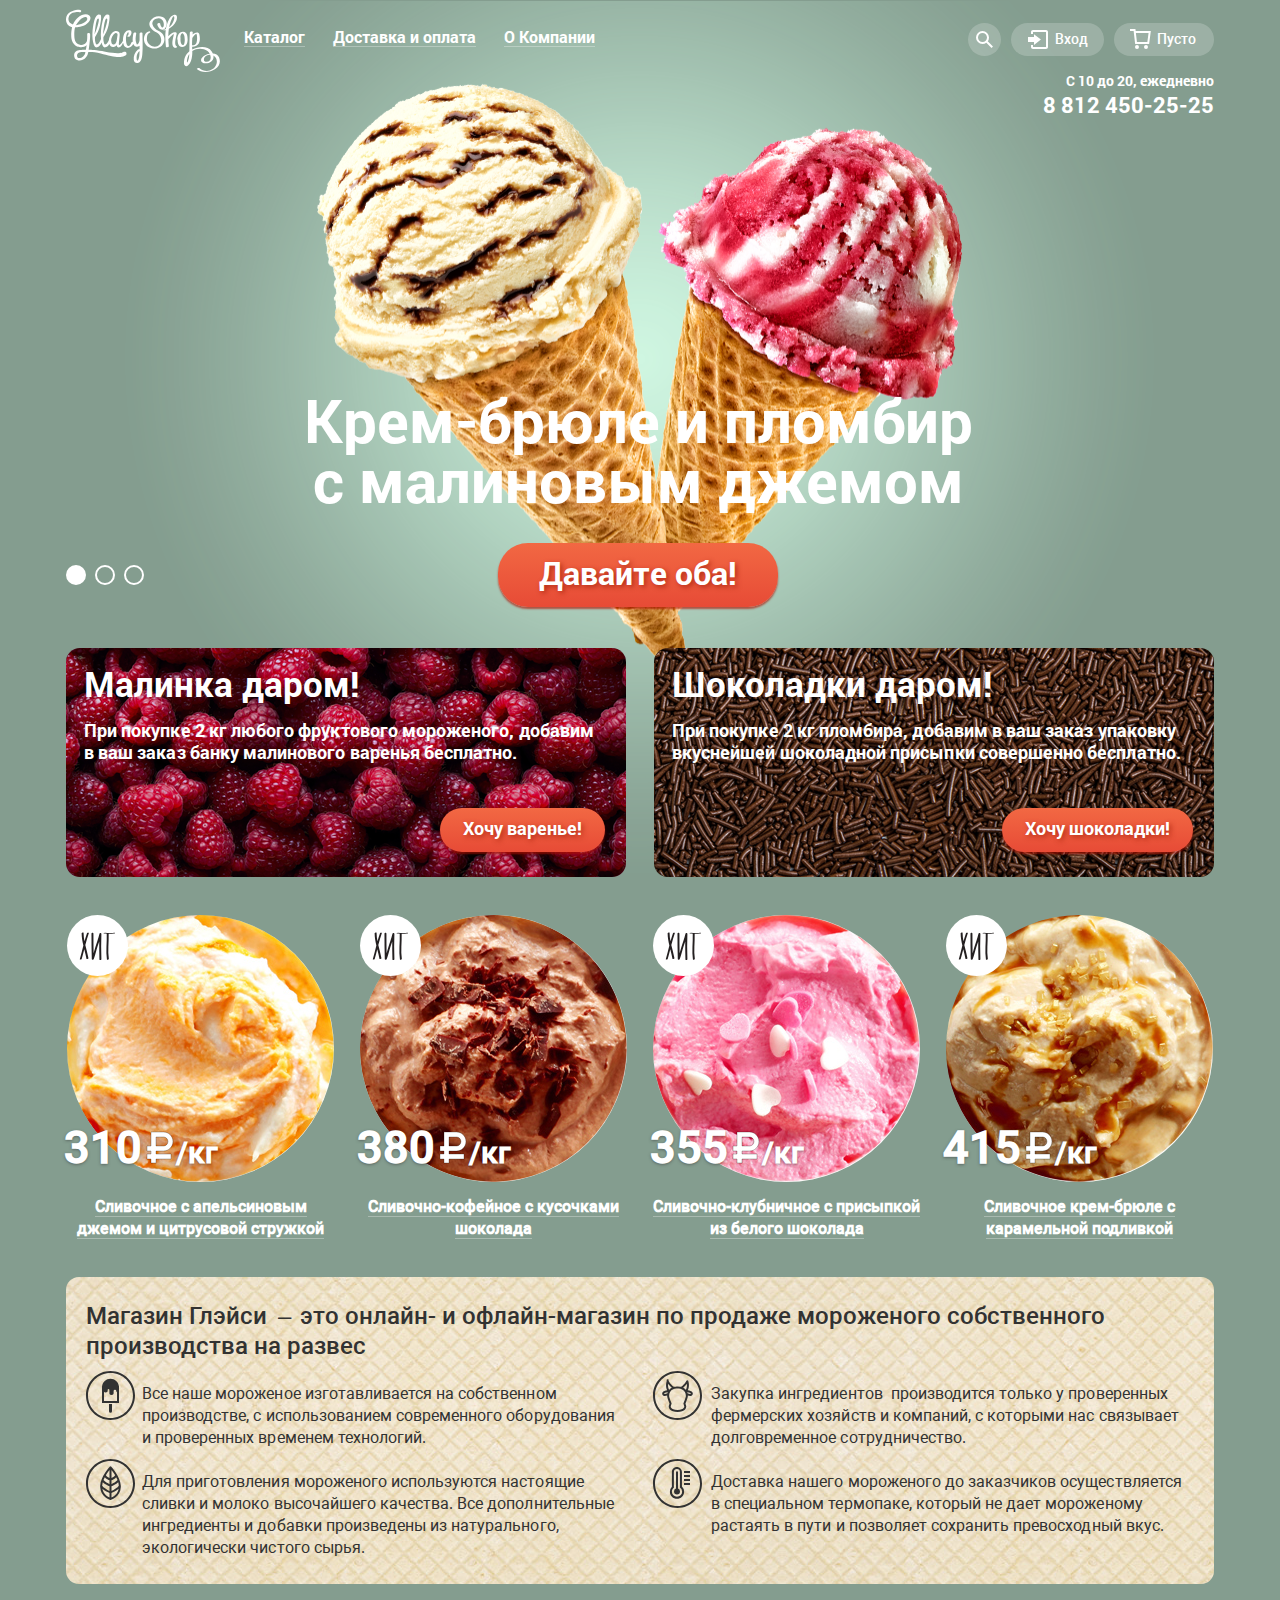
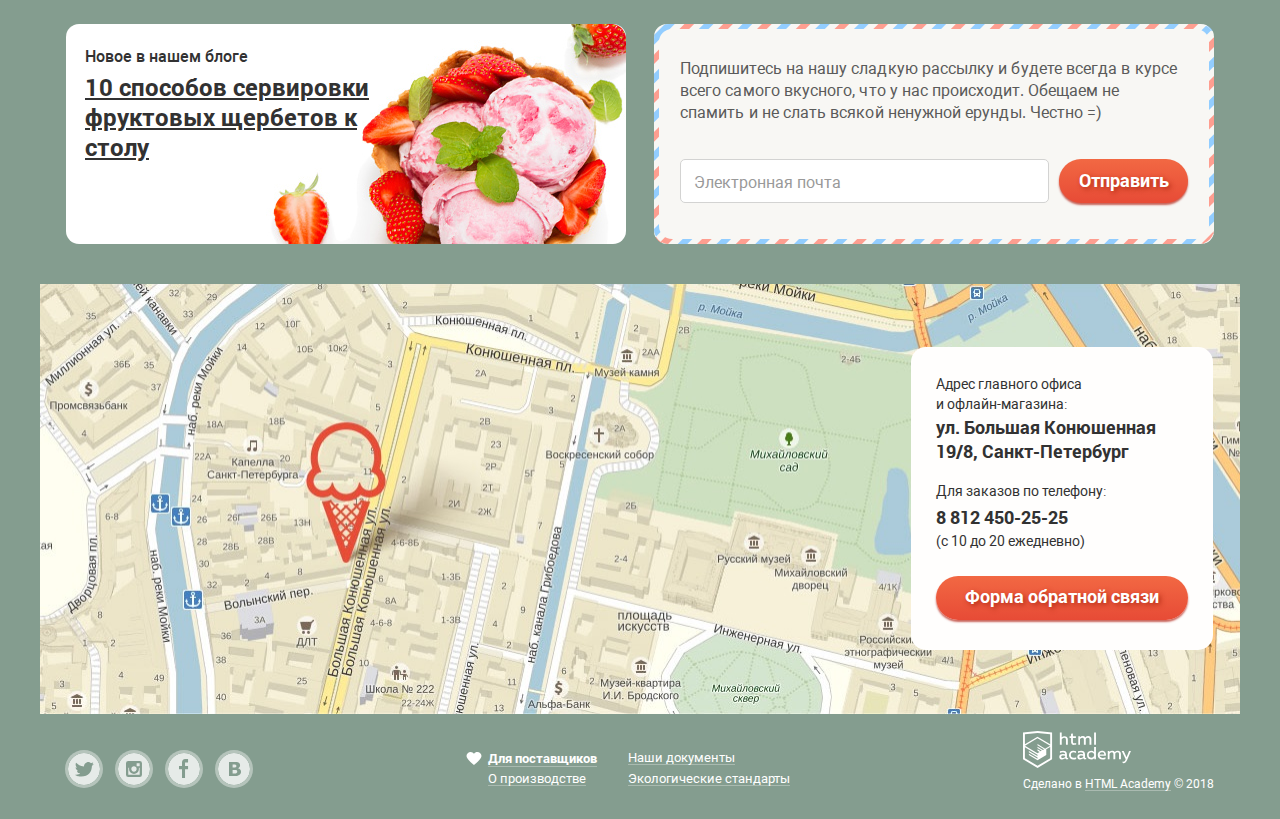
==== commit 912e2fe8: "fix Д22.2 Д7 Б11" ====
--- a/index.html
+++ b/index.html
@@ -11,41 +11,47 @@
 
   <body id="wrapper">
 		<header class="page-header">
-			<div class="page-header-container"> 
-
-				<nav class="navigation flex-center">
-					<div class="nav-left flex-center">
-						<a class="header-logo">
-							<img src="img/logo.svg" alt="Логотип магазина «Глэйси»" width="154" height="64">
-						</a>
-						<ul class="site-navigation flex"  aria-label="Основное меню">
-						  <li class="site-navigation-item toggle flex-column">   
-						    <a href="#" class="site-navigation-link" id="dropdown-menu-toggle">Каталог</a>
-
+			<div class="page-header-container flex"> 
+				
+				<a class="header-logo">
+					<img src="img/logo.svg" alt="Логотип магазина «Глэйси»" width="154" height="64">
+				</a>
+				<nav class="navigation flex">
+					<div class="nav-left flex">
+						
+						<ul class="site-navigation flex" aria-label="Основное меню">
+						  <li class="site-navigation-item">  
+						  	<div class="link-bg">
+						    	<a href="#" class="site-navigation-link link" id="dropdown-menu-toggle">Каталог</a>
+								</div> 
 						    <ul class="dropdown-menu flex-column visually-hidden" id="dropdown-menu" aria-label="Каталог меню">
 						      <li class="dropdown-menu-item"> 
 						        <a href="#">Новинки</a></li>
 									<li class="dropdown-menu-item">
 						        <a href="catalog.html">Сливочное</a></li>
-								 <li class="dropdown-menu-item">
+								 	<li class="dropdown-menu-item">
 						        <a href="#">Щербеты</a></li>
-									 <li class="dropdown-menu-item">
+									<li class="dropdown-menu-item">
 						        <a href="#">Фруктовый лед</a></li>
 							    <li class="dropdown-menu-item">
 						        <a href="#">Мелорин</a></li>
 								</ul>
 							</li>
 		  
-							<li class="site-navigation-item flex-column">
-						  	<a href="#" class="site-navigation-link">Доставка и оплата</a>
+							<li class="site-navigation-item">
+								<div class="link-bg">
+						  		<a href="#" class="site-navigation-link link">Доставка и оплата</a>
+						  	</div>
 						  </li>   
-							<li class="site-navigation-item flex-column">
-								<a href="#" class="site-navigation-link">О Компании</a>
+							<li class="site-navigation-item">
+								<div class="link-bg">
+									<a href="#" class="site-navigation-link link">О Компании</a>
+								</div>
 						  </li>      
 						</ul>
 					</div>
 
-					<div class="nav-right flex-center-end">
+					<div class="nav-right flex">
 						<ul class="search-block" aria-label="Поиск по сайту">
 							<li class="toggle">
 						    
@@ -83,7 +89,7 @@
 		  			</ul>
 					
 						<ul class="cart-block">
-							<li class="toggle flex-column">
+							<li class="toggle">
 						    <button type="button" class="opener flex-center empty" id="cart-toggle" aria-label="В корзине 0 товаров" title="В корзине 0 товаров">
 						      <span>Пусто</span>
 						    </button>
@@ -354,7 +360,7 @@
 				<div id="form-border-bottom" class="form-border form-border-bottom"></div>
 				<p class="callback-title">Мы обязательно вам ответим!</p>
 				<form class="callback-form flex-column" id="callback-form" method="post" action="https://echo.htmlacademy.ru"> 
-				 <input class="form-input" type="text" name="name" placeholder="Как вас зовут?">
+				 <input class="form-input" type="text" name="username" placeholder="Как вас зовут?">
 				 <input class="form-input" type="email" name="email" placeholder="Ваша почта для ответа?">
 				 <textarea class="form-input" name="comment" rows="4" cols="10" placeholder="Напишите что-нибудь..."></textarea>
 				 <input type="submit" value="Отправить" class="button">
@@ -363,7 +369,7 @@
 			</div>
 		</section>
 		
-		<script src="https://api-maps.yandex.ru/2.1/?lang=ru_RU&load=Map,Placemark"></script>
-		<script src="js/script.min.js"></script>
+		<!-- <script src="https://api-maps.yandex.ru/2.1/?lang=ru_RU&load=Map,Placemark"></script> -->
+		<script src="js/script.js"></script>
   </body>
 </html>
--- a/css/style.css
+++ b/css/style.css
@@ -107,10 +107,10 @@
   border-radius: 5px;
 }
 .form-input:hover {
-  border: 2px solid rgba(154, 154, 154, 0.52)
+  box-shadow: 0px 0px 0px 2px rgba(154, 154, 154, 0.52) inset;
 }
 .form-input:focus {
-  border: 2px solid rgba(46, 136, 228, 0.52);
+  box-shadow: 0px 0px 0px 2px  rgba(46, 136, 228, 0.52) inset;
 }
 .form-input::-webkit-input-placeholder {
   font-family: "Roboto", Arial, sans-serif;
@@ -171,7 +171,7 @@
 .visually-hidden {
   width: 1px;
   height: 1px;
-  margin: -1px;
+  margin: 0px;
   padding: 0;
   border: 0;
   position: absolute;
@@ -180,13 +180,19 @@
 
 .page-header-container {
   width: 1200px; 
+  min-height: 64px;
   padding: 0px 26px;
   padding-top: 9px;
   margin: 0 auto;
+  margin-bottom: 4px;
   position: relative;
 }
 .navigation {
   justify-content: space-between;
+  min-width: 994px;
+  min-height: 40px;
+  padding-top: 3px;
+  align-self: center;
 
   font-family: "Roboto Medium", Arial, sans-serif;
   font-size: 14px;
@@ -194,17 +200,25 @@
   font-weight: 500;
 }
 .nav-left {
-	min-width: 586px;
+  flex-wrap: wrap;
+	min-width: 570px;
 }
 .nav-right {
+  justify-content: flex-end;
 	width: 293px;
-	margin-bottom: 5px;
+}
+.header-logo {
+  display: flex;
+  flex-shrink: 0;
+  width: 154px;
+  align-self: flex-start;
 }
 .header-logo img {
+  width: 154px;
 	height: 64px;
 }
 .site-navigation {
-	align-items: baseline;
+  flex-wrap: wrap;
   min-width: 500px;
   padding: 0;
   margin: 0;
@@ -216,50 +230,66 @@
   list-style: none;
 }
 .site-navigation-item {
+  position: relative;
 	white-space: nowrap;
 }
-.site-navigation .toggle {
-  padding: 5px 0px 9px 8px;
-  position: relative;
-}
-.site-navigation-item.toggle:hover {
-  cursor: pointer;
-}
-.site-navigation-item.toggle:hover .visually-hidden {
+.site-navigation-item:first-of-type {
+  padding-left: 10px;
+}
+.site-navigation-item:first-of-type:hover .visually-hidden {
   clip: auto;
   opacity: 1;
 }
+.link-bg {
+  padding: 5px 14px 9px 14px;
+  border-radius: 30px;
+}
+.link-bg:hover {
+  background-color: #ffffff;
+  cursor: pointer;
+}
+.link-bg:hover .link {
+  color: #323232;
+}
+.link-bg:hover .link::after {
+  display: none;
+}
+.link-bg.focus {
+  background-color: #f8f7f4;
+}
+.link-bg.active {
+  background-color: #ededed;
+  box-shadow: inset 0px 2px 1px 0px rgba(105, 105, 105, 1);
+}
+.link-bg.onpage {
+  background-color: #d07058;
+}
+.link-bg.onpage:hover .link {
+  color: #ffffff;
+}
+.link-bg.onpage .link::after {
+  display: none;
+}
 .site-navigation-link {
-  padding: 5px 15px 9px 14px;
-  
-  text-decoration: underline;
   color: #ffffff;
-  border-radius: 30px;
-}
-.site-navigation-link.onpage {
-	text-decoration: none;
-}
-.site-navigation-link:hover,
+}
+.site-navigation-link.onpage  {
+  color: #ffffff;
+}
 .site-navigation-link:focus {
-	text-decoration: none;
-  color: #323232;
-  background-color: #ffffff; 
-}
-.site-navigation-link:active {
-  background-color: #ededed;
-  text-decoration: none;
-  border: none;
-  box-shadow: inset 0px 2px 1px 0px rgba(105, 105, 105, 1);
+  color: #323232;
+}
+.onpage .site-navigation-link:focus {
+  color: #ffffff;
 }
 
 .dropdown-menu {
   width: 144px;
-  height: 172px;
   padding: 0;
 
   position: absolute;
-  top: 42px;
-  left: 2px;
+  top: 37px;
+  left: 4px;
   z-index: 1;
   
   font-family: "Roboto", Arial, sans-serif;
@@ -267,8 +297,7 @@
   line-height: 16px;
   font-weight: 400;
   list-style: none;
-
-  background-color: #f8f7f4;
+  
   border-radius: 5px;
   box-shadow: 0px 20px 20px 0px rgba(0, 0, 0, 0.4);
 
@@ -279,14 +308,16 @@
   opacity: 1;
 }
 .dropdown-menu-item {
-	height: 31px;
+	min-height: 32px;
+  background-color: #f8f7f4;
 }
 .dropdown-menu-item:first-child {
-	height: 42px;
-	padding: 6px 0px 4px;
-	margin-bottom: 2px;
+	min-height: 42px;
+	padding: 4px 0px 6px;
 	
 	position: relative;
+  border-top-left-radius: 5px;
+  border-top-right-radius: 5px;
 }
 .dropdown-menu-item:first-child::after {
   content: '';
@@ -300,9 +331,14 @@
 
   background-color: rgba(0,0,0, 0.2);
 }
+.dropdown-menu-item:last-child {
+  min-height: 34px;
+  border-bottom-left-radius: 5px;
+  border-bottom-right-radius: 5px;
+}
 .dropdown-menu-item a {
   display: block;
-  padding: 4px 20px 9px;
+  padding: 6px 20px 9px;
 
   font-size: 14px;
   line-height: 16px;
@@ -322,37 +358,41 @@
   background-color: #f6b5a5;
   box-shadow: none;
 }
-.site-navigation a.onpage  {
+.dropdown-menu-item .onpage,
+.dropdown-menu-item .onpage:hover  {
   color: #ffffff;
   background-color: #d07058;
 }
 
+.toggle:hover .visually-hidden {
+  clip: auto;
+  opacity: 1;
+}
+.toggle:hover .image path,
+.opener:focus .image path {
+  fill: #000000;
+}
+.toggle:hover .opener {
+  background-color: #f8f7f4;
+  color: #323232; 
+}
+.opener:focus span {
+  color: #323232; 
+}
+.opener:hover {
+  cursor: pointer;
+}
+
 .search-block {
   padding: 0;
   margin: 0;
-  margin-right: 2px;
+  margin-right: 10px;
   list-style: none;
 }
 .search-block .toggle {
-  padding: 6px 4px 6px 30px;
-
-  position: relative;
-}
-.search-block .opener:hover {
-  cursor: pointer;
-}
-.search-block .toggle:hover .search-form {
-  clip: auto;
-  opacity: 1;
-}
-.search-block .toggle:hover .image path,
-.search-block .opener:focus .image path {
-  fill: #000000;
-}
-.search-block .toggle:hover .opener,
-.search-block .opener:focus {
-  background-color: #f8f7f4;
-  color: #323232; 
+  padding-bottom: 7px;
+  padding-left: 20px;
+  position: relative;
 }
 .search-block .opener {
   justify-content: center;
@@ -370,8 +410,8 @@
   padding: 20px 15px;
 
   position: absolute;
-  top: 45px;
-  right: 5px;
+  top: 37px;
+  right: 0px;
   z-index: 1;
 
   background-color: #f8f7f4;
@@ -393,28 +433,13 @@
 .login-block {
   padding: 0;
   margin: 0;
- 
+  margin-right: 10px;
+
   list-style: none;
 }
 .login-block .toggle {
-  position: relative;
-  padding: 6px 5px;
-}
-.login-block .opener:hover {
-  cursor: pointer;
-}
-.login-block .toggle:hover .visually-hidden {
-  clip: auto;
-  opacity: 1;
-}
-.login-block .toggle:hover .image path,
-.login-block .opener:focus .image path {
-  fill: #000000;
-}
-.login-block .toggle:hover .opener,
-.login-block .opener:focus {
-  background-color: #f8f7f4;
-  color: #323232; 
+  padding-bottom: 7px;
+  position: relative;
 }
 .login-block .opener {
   justify-content: center;
@@ -436,8 +461,8 @@
   padding: 20px 18px; 
 
   position: absolute;
-  top: 45px;
-  right: 5px;
+  top: 37px;
+  right: 0px;
   z-index: 1;
 
   background-color: #f8f7f4;
@@ -486,21 +511,13 @@
   list-style: none;
 }
 .cart-block .toggle {
-  position: relative;
-  padding: 6px 5px;
-  padding-right: 0px;
-}
-.cart-block .opener:hover {
-  cursor: pointer;
-}
-.cart-block .toggle:hover .visually-hidden {
-  clip: auto;
-  opacity: 1;
+  padding-bottom: 7px;
+  position: relative;
 }
 .cart-block .opener {
   justify-content: center;
-  width: 117px;
   height: 33px;
+  padding: 9px 31px 9px 31px;
 
   color: #ffffff;
 
@@ -513,6 +530,7 @@
   border-radius: 30px; 
 }
 .cart-block .opener.full {
+  min-width: 117px;
 	color: #323232;
 	background-color: #ffffff;
 }
@@ -527,11 +545,11 @@
 .cart-form {
   width: 540px;
   height: 242px;
-  padding: 18px 15px 0px;
-
-  position: absolute;
-  right: -1px;
-  top: 45px;
+  padding: 20px 15px 0px;
+
+  position: absolute;
+  right: 3px;
+  top: 37px;
   z-index: 1;
 
   font-family: "Roboto", Arial, sans-serif;
@@ -678,7 +696,7 @@
   margin-right: 9px;
   
   font-size: 0;
-  
+
   border: 2px solid #ffffff;
   border-radius: 50%;
   background-color: transparent;
@@ -1269,7 +1287,7 @@
   color: #ffffff;
 }
 .inner-page .page-header-container {
-  margin-bottom: 22px;
+  margin-bottom: 25px;
 }
 .main-top-container {
   width: 1200px;
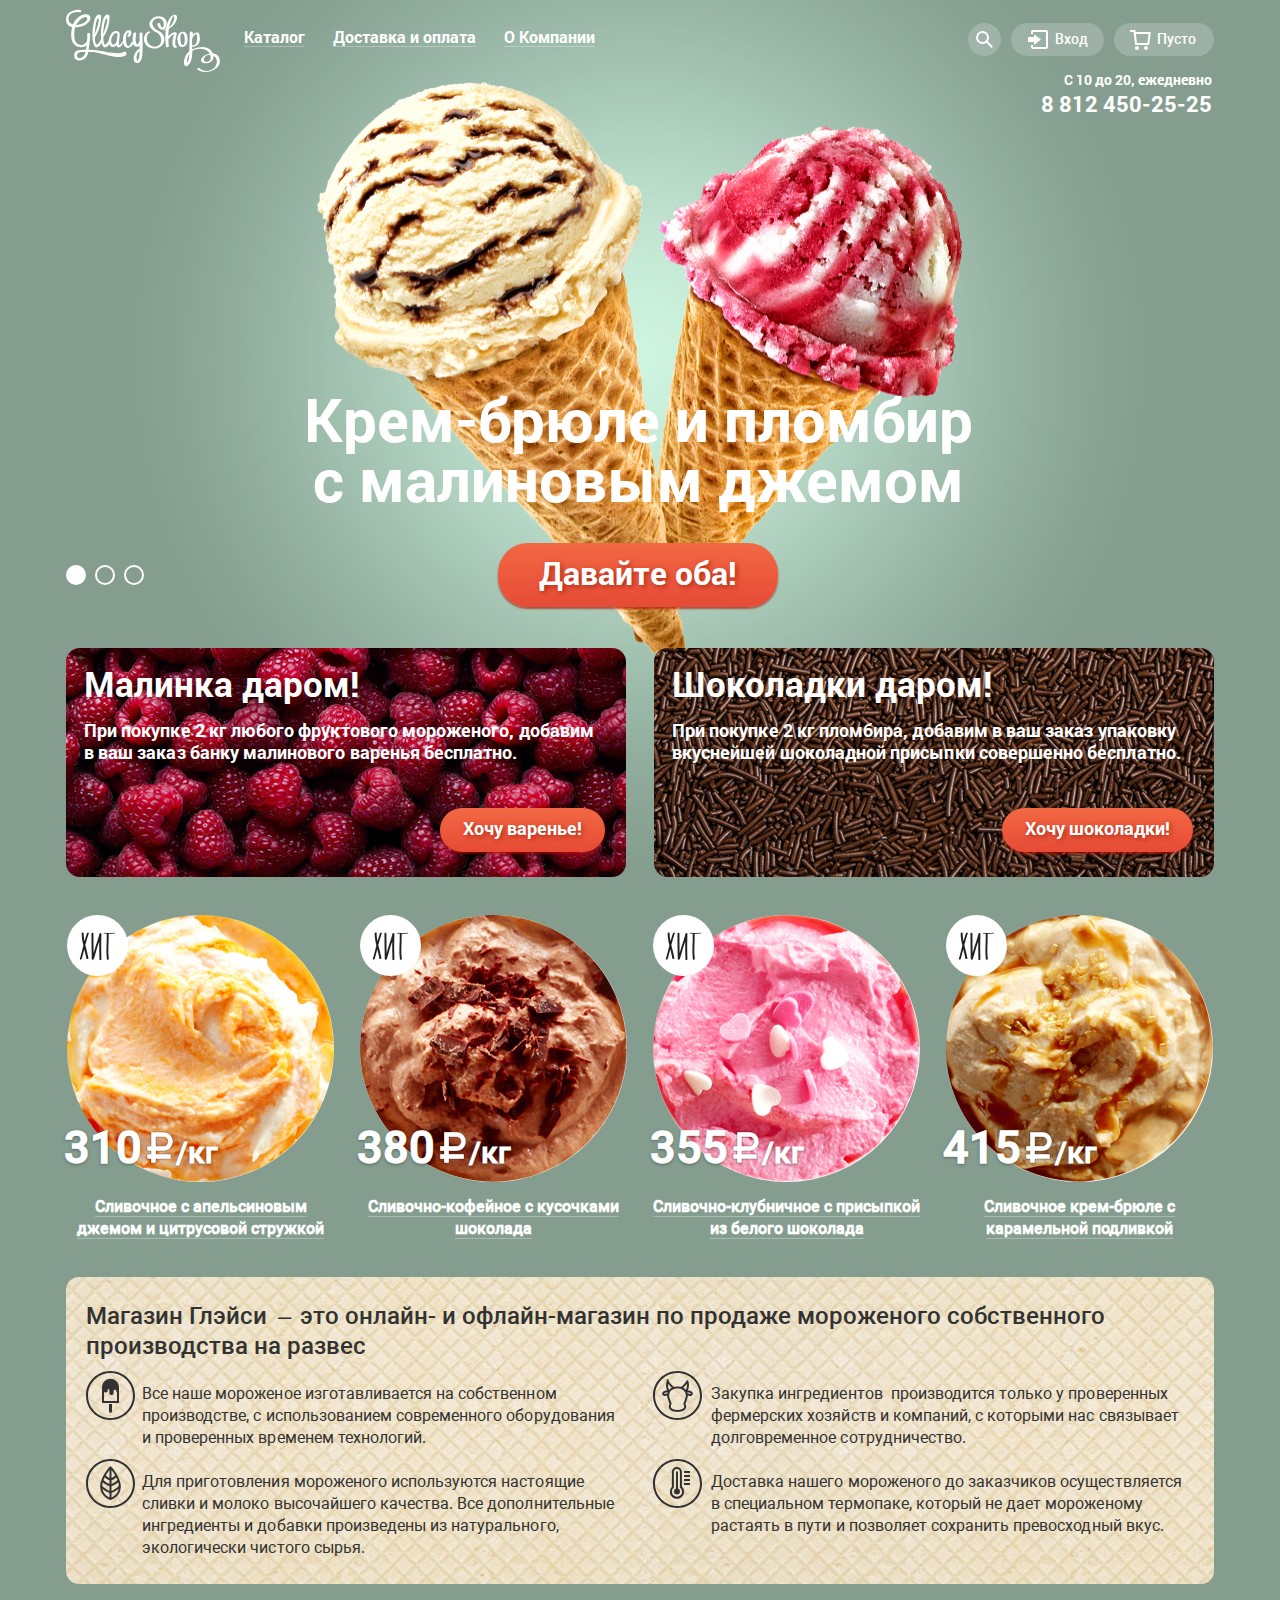
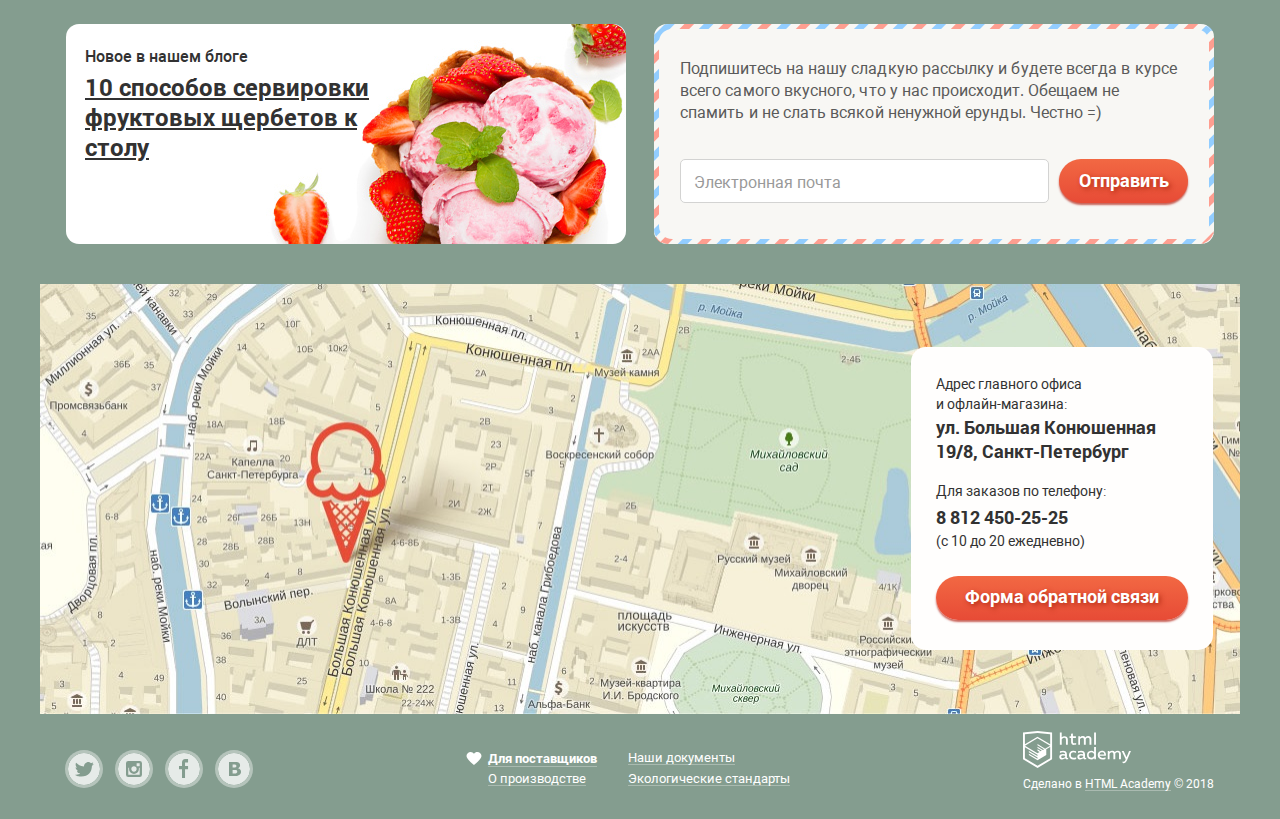
==== commit b33926cb: "fix Д19.1 2 4 для проверки 2" ====
--- a/index.html
+++ b/index.html
@@ -5,7 +5,7 @@
     <title>Глейси</title>
 
 		<link rel="stylesheet" href="css/normalize.min.css">
-    <link rel="stylesheet" href="css/style.css">
+    <link rel="stylesheet" href="css/style.min.css">
    	
   </head>
 
@@ -55,8 +55,9 @@
 						<ul class="search-block" aria-label="Поиск по сайту">
 							<li class="toggle">
 						    
-						    <button type="button" class="opener flex-center" id="search-toggle">									
+						    <button type="button" class="opener flex-center" id="search-toggle">								
 									<svg class="image" xmlns="http://www.w3.org/2000/svg" xmlns:xlink="http://www.w3.org/1999/xlink" width="17" height="17" viewBox="0 0 17 17"><path fill="#fff" d="M16.958 15.527L11.75 10.32A6.455 6.455 0 0 0 13 6.5 6.5 6.5 0 1 0 6.5 13a6.465 6.465 0 0 0 3.839-1.263l5.205 5.204 1.414-1.414zM6.5 11C4.019 11 2 8.981 2 6.5S4.019 2 6.5 2 11 4.019 11 6.5 8.981 11 6.5 11z"/></svg>
+									<span class="search-title">Поиск</span>
 						    </button>
 								
 					      <form class="search-form visually-hidden" id="search-form" method="get" action="https://echo.htmlacademy.ru">
@@ -95,14 +96,14 @@
 						    </button>
 						  </li>
 						</ul>
+
+						<section class="header-contacts">
+			  			<h2 class="visually-hidden">Телефон и время работы</h2>
+			  			<p>C 10 до 20, ежедневно</p>
+			  			<p class="tel">8 812 450-25-25</p>
+			  		</section>
 					</div>
 				</nav>
-
-	  		<section class="header-contacts">
-	  			<h2 class="visually-hidden">Телефон и время работы</h2>
-	  			<p>C 10 до 20, ежедневно</p>
-	  			<p class="tel">8 812 450-25-25</p>
-	  		</section>
 
   		</div>
 		</header>
@@ -361,7 +362,7 @@
 				<p class="callback-title">Мы обязательно вам ответим!</p>
 				<form class="callback-form flex-column" id="callback-form" method="post" action="https://echo.htmlacademy.ru"> 
 				 <input class="form-input" type="text" name="username" placeholder="Как вас зовут?">
-				 <input class="form-input" type="email" name="email" placeholder="Ваша почта для ответа?">
+				 <input class="form-input" type="text" name="email" placeholder="Ваша почта для ответа?">
 				 <textarea class="form-input" name="comment" rows="4" cols="10" placeholder="Напишите что-нибудь..."></textarea>
 				 <input type="submit" value="Отправить" class="button">
 				</form>
@@ -369,7 +370,7 @@
 			</div>
 		</section>
 		
-		<!-- <script src="https://api-maps.yandex.ru/2.1/?lang=ru_RU&load=Map,Placemark"></script> -->
-		<script src="js/script.js"></script>
+		<script src="https://api-maps.yandex.ru/2.1/?lang=ru_RU&load=Map,Placemark"></script>
+		<script src="js/script.min.js"></script>
   </body>
 </html>
--- a/css/style.min.css
+++ b/css/style.min.css
@@ -0,0 +1 @@
+@font-face{font-family:Roboto;src:url(../fonts/roboto.woff2) format("woff2"),url(../fonts/roboto.woff) format("woff");font-weight:400;font-style:normal}@font-face{font-family:"Roboto Bold";src:url(../fonts/robotobold.woff2) format("woff2"),url(../fonts/robotobold.woff) format("woff");font-weight:700;font-style:normal}@font-face{font-family:"Roboto Medium";src:url(../fonts/robotomedium.woff2) format("woff2"),url(../fonts/robotomedium.woff) format("woff");font-weight:500;font-style:normal}html{-webkit-box-sizing:border-box;box-sizing:border-box}*,::after,::before{-webkit-box-sizing:inherit;box-sizing:inherit}body{margin:0;padding:0;font-family:Roboto,Arial,sans-serif;font-size:16px;line-height:22px;color:#323232;background-color:#849d8f}a{text-decoration:none;color:#fff}img{max-width:100%;height:auto}.flex{display:-webkit-box;display:-ms-flexbox;display:flex}.flex-column{display:-webkit-box;display:-ms-flexbox;display:flex;-webkit-box-orient:vertical;-webkit-box-direction:normal;-ms-flex-direction:column;flex-direction:column}.flex-center{display:-webkit-box;display:-ms-flexbox;display:flex;-webkit-box-align:center;-ms-flex-align:center;align-items:center}.flex-center-end{display:-webkit-box;display:-ms-flexbox;display:flex;-webkit-box-pack:end;-ms-flex-pack:end;justify-content:flex-end;-webkit-box-align:center;-ms-flex-align:center;align-items:center}.button{height:44px;padding:8px 23px;font-family:"Roboto Bold",Arial,sans-serif;font-size:18px;line-height:24px;font-weight:700;text-align:center;text-decoration:none;color:#fff;background-image:-webkit-gradient(linear,left top,left bottom,from(#f26843),to(#e74b36));background-image:linear-gradient(to bottom,#f26843,#e74b36);border:none;border-radius:25px;-webkit-box-shadow:0 2px 2px 0 rgba(172,16,0,.64);box-shadow:0 2px 2px 0 rgba(172,16,0,.64);text-shadow:2px 2px 5px rgba(160,32,11,.76);-webkit-transition:all .5s ease;transition:all .5s ease}.button:hover{background-image:-webkit-gradient(linear,left top,left bottom,from(#f58669) ,to(#ec6f5e));background-image:linear-gradient(to bottom,#f58669 ,#ec6f5e);-webkit-box-shadow:0 2px 2px 0 rgba(172,16,0,1);box-shadow:0 2px 2px 0 rgba(172,16,0,1);cursor:pointer}.button:active{background-image:-webkit-gradient(linear,left top,left bottom,from(#d84732) ,to(#e1613e));background-image:linear-gradient(to bottom,#d84732 ,#e1613e);-webkit-box-shadow:inset 0 2px 2px 0 rgba(172,16,0,1);box-shadow:inset 0 2px 2px 0 rgba(172,16,0,1)}.form-input{width:100%;height:44px;padding:10px 13px;font-family:"Roboto Bold",Arial,sans-serif;font-size:16px;line-height:24px;font-weight:700;color:#323232;border:1px solid #d3d3d2;border-radius:5px}.form-input:hover{-webkit-box-shadow:0 0 0 2px rgba(154,154,154,.52) inset;box-shadow:0 0 0 2px rgba(154,154,154,.52) inset}.form-input:focus{-webkit-box-shadow:0 0 0 2px rgba(46,136,228,.52) inset;box-shadow:0 0 0 2px rgba(46,136,228,.52) inset}.form-input::-webkit-input-placeholder{font-family:Roboto,Arial,sans-serif;font-weight:400;color:#999}.form-input:-ms-input-placeholder{font-family:Roboto,Arial,sans-serif;font-weight:400;color:#999}.form-input::-ms-input-placeholder{font-family:Roboto,Arial,sans-serif;font-weight:400;color:#999}.form-input::placeholder{font-family:Roboto,Arial,sans-serif;font-weight:400;color:#999}.link{text-decoration:none;position:relative}.link::after{content:'';display:block;width:100%;position:absolute;left:0;bottom:0;border-bottom:.8px solid rgba(255,255,255,.3);-webkit-transition:color .25s ease;transition:color .25s ease}.link:hover{color:rgba(255,188,158,1)}.link:active::after,.link:hover::after{border-bottom-color:rgba(255,188,158,.3)}.visually-hidden{width:1px;height:1px;margin:0;padding:0;border:0;position:absolute;clip:rect(0 0 0 0)}.page-header-container{width:1200px;min-height:64px;padding:0 26px;padding-top:9px;margin:0 auto;position:relative}.navigation{-webkit-box-pack:justify;-ms-flex-pack:justify;justify-content:space-between;min-width:994px;padding-top:14px;font-family:"Roboto Medium",Arial,sans-serif;font-size:14px;line-height:16px;font-weight:500}.nav-left{-ms-flex-wrap:wrap;flex-wrap:wrap;width:430px}.nav-right{-webkit-box-pack:end;-ms-flex-pack:end;justify-content:flex-end;width:290px;position:relative}.header-logo{display:-webkit-box;display:-ms-flexbox;display:flex;-ms-flex-negative:0;flex-shrink:0;width:154px;-ms-flex-item-align:start;align-self:flex-start}.header-logo img{width:154px;height:64px}.site-navigation{-ms-flex-wrap:wrap;flex-wrap:wrap;width:470px;padding:0;margin:0;font-family:"Roboto Bold",Arial,sans-serif;font-size:16px;line-height:18px;font-weight:700;list-style:none}.site-navigation-item{margin-bottom:10px;position:relative;white-space:nowrap}.site-navigation-item:first-of-type{padding-left:10px}.site-navigation-item:first-of-type:hover .visually-hidden{clip:auto;opacity:1}.link-bg{padding:5px 14px 9px 14px;border-radius:30px}.link-bg:hover{background-color:#fff;cursor:pointer}.link-bg:hover .link{color:#323232}.link-bg:hover .link::after{display:none}.link-bg.focus{background-color:#f8f7f4}.link-bg.active{background-color:#ededed;-webkit-box-shadow:inset 0 2px 1px 0 rgba(105,105,105,1);box-shadow:inset 0 2px 1px 0 rgba(105,105,105,1)}.link-bg.onpage{background-color:#d07058}.link-bg.onpage:hover .link{color:#fff}.link-bg.onpage .link::after{display:none}.site-navigation-link{color:#fff}.site-navigation-link.onpage{color:#fff}.site-navigation-link:focus{color:#323232}.onpage .site-navigation-link:focus{color:#fff}.dropdown-menu{width:144px;padding:0;position:absolute;top:37px;left:4px;z-index:1;font-family:Roboto,Arial,sans-serif;font-size:14px;line-height:16px;font-weight:400;list-style:none;border-radius:5px;-webkit-box-shadow:0 20px 20px 0 rgba(0,0,0,.4);box-shadow:0 20px 20px 0 rgba(0,0,0,.4);opacity:0;-webkit-transition:opacity .5s ease;transition:opacity .5s ease}.dropdown-menu.active{opacity:1}.dropdown-menu-item{min-height:32px;background-color:#f8f7f4}.dropdown-menu-item:first-child{min-height:42px;padding:4px 0 6px;margin-bottom:-1px;position:relative;border-top-left-radius:5px;border-top-right-radius:5px}.dropdown-menu-item:first-child::after{content:'';display:block;width:128px;height:1px;margin-left:6px;position:absolute;bottom:3px;background-color:rgba(0,0,0,.2)}.dropdown-menu-item:last-child{min-height:34px;border-bottom-left-radius:5px;border-bottom-right-radius:5px}.dropdown-menu-item a{display:block;padding:6px 20px 9px;font-size:14px;line-height:16px;text-decoration:none;color:#323232}.dropdown-menu-item:first-child a{font-family:"Roboto Bold",Arial,sans-serif;font-weight:700}.dropdown-menu-item a:focus,.dropdown-menu-item a:hover{color:#323232;background-color:#fbded7}.dropdown-menu-item a:active{background-color:#f6b5a5;-webkit-box-shadow:none;box-shadow:none}.dropdown-menu-item .onpage,.dropdown-menu-item .onpage:hover{color:#fff;background-color:#d07058}.toggle:hover .visually-hidden{clip:auto;opacity:1}.opener:focus .image path,.toggle:hover .image path{fill:#000}.toggle:hover .opener{background-color:#f8f7f4;color:#323232}.opener:focus span{color:#323232}.opener:hover{cursor:pointer}.search-block{padding:0;margin:0;margin-right:10px;list-style:none}.search-block .toggle{padding-bottom:7px;padding-left:20px;position:relative}.search-block .opener{-webkit-box-pack:center;-ms-flex-pack:center;justify-content:center;width:33px;height:33px;text-decoration:none;background-color:rgba(255,255,255,.2);border:none;border-radius:30px}.search-block .opener:focus{background-color:#f8f7f4}.search-title{font-size:0}.search-form{width:341px;height:84px;padding:20px 15px;position:absolute;top:37px;right:0;z-index:1;background-color:#f8f7f4;border-radius:5px;-webkit-box-shadow:0 20px 20px 0 rgba(0,0,0,.4);box-shadow:0 20px 20px 0 rgba(0,0,0,.4);opacity:0;-webkit-transition:opacity .5s ease;transition:opacity .5s ease}.search-form.active{opacity:1}.search-form .form-input{padding:11px 13px;font-size:14px;line-height:22px}.login-block{padding:0;margin:0;margin-right:10px;list-style:none}.login-block .toggle{padding-bottom:7px;position:relative}.login-block .opener{-webkit-box-pack:center;-ms-flex-pack:center;justify-content:center;width:93px;height:33px;color:#fff;text-decoration:none;background-color:rgba(255,255,255,.2);border:none;border-radius:30px}.login-block .opener:focus{background-color:#f8f7f4}.login-block .image{margin-right:6px}.login-form{width:277px;height:215px;padding:20px 18px;position:absolute;top:37px;right:0;z-index:1;background-color:#f8f7f4;border-radius:5px;-webkit-box-shadow:0 20px 20px 0 rgba(0,0,0,.4);box-shadow:0 20px 20px 0 rgba(0,0,0,.4);opacity:0;-webkit-transition:opacity .5s ease;transition:opacity .5s ease}.login-form.active{opacity:1}.login-form .form-input{padding:12px 13px;margin-bottom:20px;font-size:14px;line-height:20px}.login-form-bottom{-webkit-box-pack:justify;-ms-flex-pack:justify;justify-content:space-between}.login-form .button{width:100px;height:44px;margin:0}.login-form-bottom-links{margin-right:2px;font-family:Roboto,Arial,sans-serif;font-size:13px;line-height:21px}.login-form-bottom-links a{color:#323232}.login-form-bottom-links a:active,.login-form-bottom-links a:focus,.login-form-bottom-links a:hover{color:#e84d37}.cart-block{padding:0;margin:0;list-style:none}.cart-block .toggle{padding-bottom:7px;position:relative}.cart-block .opener{-webkit-box-pack:center;-ms-flex-pack:center;justify-content:center;height:33px;padding:9px 31px 9px 31px;color:#fff;background-image:url(../img/cart-full.svg);background-repeat:no-repeat;background-position:16px center;background-color:rgba(255,255,255,.2);border:none;border-radius:30px}.cart-block .opener.full{min-width:117px;color:#323232;background-color:#fff}.cart-block .empty{width:100px;background-image:url(../img/cart.svg)}.cart-block span{position:relative;left:12px}.cart-form{width:540px;min-height:242px;padding:20px 13px 0 18px;position:absolute;right:3px;top:37px;z-index:1;font-family:Roboto,Arial,sans-serif;font-size:13px;line-height:16px;color:#323232;background-color:#f8f7f4;border-radius:6px;opacity:0;-webkit-transition:opacity .5s ease;transition:opacity .5s ease}.cart-form.active{opacity:1}.cart-form-item{min-height:33px;margin-bottom:20px}.cart-form-item:last-of-type{padding-bottom:25px;margin-bottom:14px;border-bottom:1px solid #cacac7}.cart-form-item input[type=image]{margin-right:13px}.cart-form-item img{margin-right:14px;border-radius:50px}.item-name{width:216px;margin:0;margin-right:32px}.item-value{margin:0}.item-value span{margin-right:28px;left:2px;color:#999}.cart-form-result{-ms-flex-item-align:end;align-self:flex-end;margin:0;margin-bottom:15px;font-family:"Roboto Bold",Arial,sans-serif;font-size:15px;line-height:18px;font-weight:700}.cart-form .button{-ms-flex-item-align:end;align-self:flex-end;padding:7px 15px 11px;margin-bottom:20px;border-radius:20px}.header-contacts{position:absolute;right:2px;top:50px;text-align:right}.header-contacts p{margin:0;margin-bottom:5px;font-family:"Roboto Bold",Arial,sans-serif;font-size:14px;line-height:14px;font-weight:700;color:#fff}.header-contacts .tel{font-size:22px;line-height:24px;color:#fff}.product-slides-container{width:1200px;padding:0 26px;margin:0 auto}.product-slides-list{margin:0;position:relative;text-align:center;list-style:none}.product-slide{width:1065px;height:880px;position:absolute;top:-75px;z-index:-1;opacity:0;-webkit-transition:opacity 1s ease;transition:opacity 1s ease}.product-slide-1{background:url(../img/slider-1.png) no-repeat;background-size:1045px 880px;background-position:11px 1px;opacity:1}.product-slide-2{background:url(../img/slider-2.png) no-repeat;background-size:1062px 860px;background-position:-7px 0}.product-slide-3{background:url(../img/slider-3.png) no-repeat;background-size:1078px 856px;background-position:-7px 0}.product-slide-title{margin:0;position:relative;top:391px;font-family:"Roboto Bold",Arial,sans-serif;font-size:60px;line-height:60px;font-weight:700;color:#fff}.slides-nav-wrap{-webkit-box-pack:justify;-ms-flex-pack:justify;justify-content:space-between;width:712px;margin-top:470px;margin-bottom:41px}.slide-nav{width:20px;height:20px;margin-right:9px;font-size:0;border:2px solid #fff;border-radius:50%;background-color:transparent}.slide-nav:hover{cursor:pointer}.slide-nav:focus,.slide-nav:hover{background-color:rgba(248,247,244,.4)}.slide-nav:active{background-color:#fff}.slide-nav-current{background-color:#fff}.product-slides .button{width:280px;min-height:64px;padding:8px 20px;font-size:32px;line-height:44px;border-radius:30px}.promo-container{-webkit-box-pack:justify;-ms-flex-pack:justify;justify-content:space-between;width:1200px;padding:0 26px;margin:0 auto;margin-bottom:32px}.promo-item{width:560px;min-height:229px;padding:15px 21px 15px 18px;font-family:"Roboto Bold",Arial,sans-serif;font-size:18px;line-height:22px;font-weight:700;color:#fff;border-radius:14px}.promo-item:nth-of-type(1){background-image:url(../img/promo-1.png);background-repeat:repeat;background-color:#49041a}.promo-item:nth-of-type(2){background-image:url(../img/promo-2.png);background-repeat:repeat;background-color:#261207}.promo-item-title{margin:0;font-size:35px;line-height:41px}.promo-item-text{margin:15px 0 45px;letter-spacing:.003em}.promo-item .button{-ms-flex-item-align:end;align-self:flex-end}.catalog{text-align:center;font-family:"Roboto Medium",Arial,sans-serif;font-size:16px;line-height:22px;font-weight:500;color:#fff}.catalog-container{width:1200px;padding:0 14px;margin:0 auto;margin-bottom:6px}.inner-page .catalog-container{margin-bottom:34px}.catalog-list{-ms-flex-wrap:wrap;flex-wrap:wrap;-webkit-box-align:start;-ms-flex-align:start;align-items:flex-start;padding:0;margin:0;list-style:none}.inner-page .catalog-list{margin-bottom:53px}.catalog-item{width:293px;min-height:405px;padding:0 13px;margin-bottom:-43px;position:relative;border-radius:5px;-webkit-transition:background-color .25s ease-in;transition:background-color .25s ease-in}.catalog-item:hover{z-index:1;background-color:rgba(255,255,255,.2);-webkit-box-shadow:0 20px 20px 0 rgba(0,0,0,.4);box-shadow:0 20px 20px 0 rgba(0,0,0,.4)}.catalog-item:hover .button{opacity:1}.catalog-item-image{padding-top:6px;position:relative}.catalog-item-image img:not(.hit){width:267px;height:267px;border-radius:50%}.hit{width:61px;height:61px;position:absolute;top:6px;left:0}.catalog-item-price{-webkit-box-align:baseline;-ms-flex-align:baseline;align-items:baseline;margin:0;position:absolute;top:216px;left:10px;font-size:45px;line-height:45px;font-weight:700;text-shadow:0 1px 3px rgba(49,50,53,.5)}.catalog-item-price img{width:31px;height:36px;position:relative;top:3px;left:3px}.catalog-item-price span{margin-left:3px;font-size:30px}.catalog-item-title{font-size:16px;margin-top:8px;margin-bottom:10px}.catalog-item-title a{text-decoration:none;border-bottom:1px solid rgba(255,255,255,.3)}.catalog-item-title a:active,.catalog-item-title a:focus,.catalog-item-title a:hover{color:rgba(255,188,158,1);border-bottom-color:rgba(255,188,158,.3)}.catalog-item .button{-ms-flex-item-align:center;align-self:center;padding:8px 16px;margin-top:auto;margin-bottom:20px;opacity:0;z-index:1}.advantages{font:inherit;color:#323232}.advantages-container{width:1200px;padding:0 26px;margin:0 auto;margin-bottom:40px}.advantages-content{width:100%;min-height:306px;padding:24px 20px 3px 20px;background-image:url(../img/waffle.jpg);background-repeat:repeat;background-color:#ece0c7;border-radius:13px}.advantages-lead{margin:0;margin-bottom:22px;font-family:"Roboto Medium",Arial,sans-serif;font-size:24px;line-height:30px;font-weight:500}.advantages-lead span{margin-right:9px;margin-left:5px}.advantages-list{-ms-flex-wrap:wrap;flex-wrap:wrap;-webkit-box-pack:justify;-ms-flex-pack:justify;justify-content:space-between;padding:0;margin:0;list-style:none}.advantages-item{margin-bottom:22px}.advantages-item-title{min-width:49px;margin:0;margin-right:7px;position:relative;top:-12px}.advantages-item:nth-of-type(2n) .advantages-item-title{margin-right:9px}.advantages-item-title img{width:49px;height:49px}.advantages-item-text{width:478px;margin:0;letter-spacing:.002em}.advantages-item:nth-of-type(2n) .advantages-item-text{margin-right:5px}.updates{font:inherit}.updates-container{-webkit-box-pack:justify;-ms-flex-pack:justify;justify-content:space-between;width:1200px;padding:0 26px;margin:0 auto;margin-bottom:40px}.blog{width:560px;min-height:220px;padding:22px 19px;background-image:url(../img/blog.jpg);background-repeat:repeat;background-color:#fff;border-radius:13px}.blog-title{margin:0;font-family:"Roboto Medium",Arial,sans-serif;font-size:16px;line-height:22px;font-weight:500;color:#323232}.blog-article-title{width:55%;margin:0;margin-top:4px;font-family:"Roboto Bold",Arial,sans-serif;font-size:24px;line-height:30px;font-weight:700;color:#323232}.blog-article-title a{text-decoration:underline;color:#323232}.blog-article-title a:active,.blog-article-title a:focus,.blog-article-title a:hover{color:rgba(232,77,55,1)}.sign-up{width:560px;min-height:220px;padding:5px;background:url(../img/post.svg) no-repeat,repeating-linear-gradient(135deg,rgba(255,255,255,1) 0,rgba(255,255,255,1) 8px,rgba(146,205,255,1) 8px,rgba(146,205,255,1) 16px,rgba(255,255,255,1) 16px,rgba(255,255,255,1) 24px,rgba(254,158,144,1) 24px,rgba(254,158,144,1) 32px);border-radius:13px}.sign-up-bg{width:550px;padding:29px 21px;background-color:#f8f7f4;border-radius:13px}.sign-up-text{width:31.2em;margin:0;margin-bottom:35px;letter-spacing:.004em;color:#5a5a5a}.sign-up-form .form-input{margin-right:10px}.sign-up-form .button{padding:8px 19px 11px 20px}.address{position:relative}.address-container{width:1200px;min-height:430px;margin:0 auto;position:relative;font-family:Roboto,Arial,sans-serif;font-size:14px;line-height:22px;font-weight:400}.address-info{width:302px;padding:27px 25px 0;position:absolute;top:63px;right:27px;z-index:1;color:#323232;background-color:#fffefd;border-radius:15px}.address-info-title{width:60%;margin:0;margin-bottom:1px;font:inherit;line-height:20px}.address-info-text{margin:0;margin-bottom:18px;font-family:"Roboto Bold",Arial,sans-serif;font-size:18px;line-height:24px;font-weight:700}.address-info-subtitle{margin:0;margin-bottom:4px;font:inherit;line-height:20px}.address-info-tel{margin:0;margin-bottom:1px;font-family:"Roboto Bold",Arial,sans-serif;font-size:18px;line-height:24px;font-weight:700}.address-info span{margin-bottom:24px}.address-info .button{margin-bottom:30px}.map-frame{display:-webkit-box;display:-ms-flexbox;display:flex;width:100%;height:430px;position:absolute;top:0;left:0}.map-image{width:1200px;height:430px;position:absolute;top:0;left:0;background-color:#cee0c0}.map-image img{width:1200px;height:430px}.page-footer{font-family:Roboto,Arial,sans-serif;font-size:13px;line-height:18px;font-weight:400;color:#fff}.page-footer-container{-webkit-box-pack:justify;-ms-flex-pack:justify;justify-content:space-between;width:1200px;min-height:105px;padding:0 26px;margin:0 auto}.inner-page .page-footer-container{border-top:1px solid rgba(255,255,255,.2)}.footer-info-docs,.footer-info-prod,.socials-list{padding:0;margin:0;list-style:none}.socials-list{margin-top:10px;margin-right:13px}.socials-items{margin-left:18px}.socials-items:nth-child(1){margin-left:2px}.socials-items img{width:32px;height:32px;border-radius:30px;-webkit-box-shadow:0 0 0 3px rgba(255,255,255,.5);box-shadow:0 0 0 3px rgba(255,255,255,.5);opacity:.8;-webkit-transition:all .5s ease;transition:all .5s ease}.socials-items a:focus img,.socials-items img:hover{-webkit-box-shadow:0 0 0 3px rgba(255,255,255,.7);box-shadow:0 0 0 3px rgba(255,255,255,.7);opacity:1}.socials-items a:active img{opacity:.7;-webkit-box-shadow:0 0 0 3px rgba(255,255,255,.7);box-shadow:0 0 0 3px rgba(255,255,255,.7)}.footer-info{margin-bottom:0}.footer-info a{text-decoration:none}.footer-info-prod{margin-right:25px;position:relative}.footer-info li{margin:3px 3px 0 3px}.footer-info-supply::before{content:'';width:16px;height:13px;position:absolute;top:6px;left:-19px;background:url(../img/heart.svg) no-repeat;background-size:100% 100%;-webkit-transition:-webkit-transform .25s ease;transition:-webkit-transform .25s ease;transition:transform .25s ease;transition:transform .25s ease,-webkit-transform .25s ease}.footer-info-supply:hover::before{-webkit-transform:scale(1.2);transform:scale(1.2)}.footer-info-supply{font-family:"Roboto Bold",Arial,sans-serif;font-weight:700}.footer-copyright{-ms-flex-item-align:start;align-self:flex-start;margin-top:17px;margin-left:8px;font-size:12px}.footer-copyright p{margin:0;margin-top:2px}.footer-copyright img{width:108px;height:37px}.modal{width:100%;height:100%;position:fixed;top:0;right:0;bottom:0;left:0;z-index:2;background-color:rgba(0,0,0,.5)}.modal-callback-container{width:478px;min-height:443px;padding:17px 24px;margin-top:-220px;margin-left:-240px;position:relative;top:50%;left:50%;background-color:#f8f7f4;border-radius:10px}.callback-title{margin:0 0 20px;font-family:"Roboto Medium",Arial,sans-serif;font-size:24px;line-height:28px;font-weight:500;color:#323232}.callback-form .form-input{width:62%;margin-bottom:20px}.callback-form .form-input:last-of-type{width:100%;min-height:155px;padding:6px 15px 15px;margin-bottom:14px;color:#323232}.callback-form .button{-ms-flex-item-align:end;align-self:flex-end;margin-top:10px}.modal-callback .close-button{position:absolute;top:16px;right:17px}.callback-form .form-input.on-error{outline:2px dashed transparent;-webkit-animation:redAlert 1s ease-in-out;animation:redAlert 1s ease-in-out}@-webkit-keyframes redAlert{0%{outline:2px dashed #dc143c;outline-offset:1px}50%{outline:2px dashed #dc143c;outline-offset:5px}100%{outline-color:transparent}}@keyframes redAlert{0%{outline:2px dashed #dc143c;outline-offset:1px}50%{outline:2px dashed #dc143c;outline-offset:5px}100%{outline-color:transparent}}.inner-page{font-family:"Roboto Medium",Arial,sans-serif;font-weight:500;color:#fff}.inner-page .page-header-container{margin-bottom:25px}.main-top-container{width:1200px;padding:0 26px;margin:0 auto}.inner-page .page-title{margin:0;margin-bottom:23px;font-family:"Roboto Bold",Arial,sans-serif;font-size:35px;line-height:41px;font-weight:700}.breadcrumbs{padding:0;margin:0;margin-bottom:2px;list-style:none;font-family:Roboto,Arial,sans-serif;font-size:14px;line-height:16px;font-weight:400}.breadcrumbs-item{margin-right:5px}.breadcrumbs-item .link{margin-right:7px}.filters{margin-bottom:32px}.filters-form{padding-top:6px;font-family:"Roboto Medium",Arial,sans-serif;font-size:14px;line-height:16px;font-weight:500;color:#fff}.filters-form-row{-webkit-box-pack:start;-ms-flex-pack:start;justify-content:flex-start;margin-bottom:17px}.filters-form-row:last-of-type{margin-bottom:0}.filters-form fieldset{padding:0;margin:0;margin-right:14px;position:relative;border:none}.filter-title{margin:0 0 5px 15px}.filter-layout{height:37px;position:relative;font-size:16px;line-height:18px;background-color:#a9b9af;border-radius:30px}.filter-sorting .filter-layout{width:194px;color:#fff;-webkit-transition:color .5s ease;transition:color .5s ease}.filter-sorting .filter-layout:hover{color:#323232}.filter-layout:hover label[for=sorting]{border-top:9px solid #323232}.filter-sorting select{-moz-appearance:none;-ms-appearance:none;-webkit-appearance:none;appearance:none;width:100%;padding-left:11px;z-index:1;font-family:inherit;font-size:inherit;line-height:inherit;color:inherit;background-color:transparent;border:none}.filter-sorting label[for=sorting]{width:0;height:0;position:relative;top:3px;right:16px;border:5px solid #fff;border-top:9px solid #fff;border-right-color:transparent;border-bottom-color:transparent;border-left-color:transparent;-webkit-transition:border-color .25s ease;transition:border-color .25s ease}.filter-sorting select::-ms-expand{display:none}.filter-price .filter-layout{width:220px;padding:0 22px}.filter-price .first{-webkit-transform:rotate(180deg);transform:rotate(180deg)}.filter-price .second{margin-left:0;position:relative;left:-2px}.filter-price [type=range]{--min:0;--max:250;--val:50;--range:calc(var(--max) - var(--min));--ratio:calc((var(--val) - var(--min))/var(--range));--sx:calc(var(--ratio)*(100%));width:88px;height:20px;padding:0;margin:0;margin-top:1px;cursor:pointer;background:0 0;font:1em/1 Roboto,Arial,sans-serif}.filter-price [type=range].second{--min:250;--max:500;--val:350}.filter-price [type=range]::-webkit-slider-runnable-track{width:5.4em;height:.25em;-webkit-box-sizing:border-box;box-sizing:border-box;background:rgba(255,255,255,.2);border:none}.js [type=range]::-webkit-slider-runnable-track{background:-webkit-gradient(linear,left top,left bottom,from(#fff),to(#fff)) 0/var(--sx) 100% no-repeat rgba(255,255,255,.2);background:linear-gradient(#fff,#fff) 0/var(--sx) 100% no-repeat rgba(255,255,255,.2)}.filter-price [type=range]::-webkit-slider-thumb{-webkit-appearance:none;width:1.2em;height:1.2em;margin-top:-.5em;-webkit-box-sizing:border-box;box-sizing:border-box;background-color:#849d8f;border:.45em solid #fff;border-radius:50%}.filter-price [type=range]::-moz-range-track{width:5.4em;height:.25em;box-sizing:border-box;background:rgba(255,255,255,.2);border:none}.filter-price [type=range]::-moz-range-progress{height:.25em;background:#fff}.filter-price [type=range]::-moz-range-thumb{width:1.2em;height:1.2em;box-sizing:border-box;background-color:#849d8f;border:.45em solid #fff;border-radius:50%}.filter-price [type=range]::-ms-track{box-sizing:border-box;width:5.4em;height:.25em;color:transparent;border-color:transparent;background:rgba(255,255,255,.2)}.filter-price [type=range]::-ms-fill-lower{height:.25em;background:#fff}.filter-price [type=range]::-ms-fill-upper{background:0 0}.filter-price [type=range]::-ms-thumb{width:1.2em;height:1.2em;margin-top:0;box-sizing:border-box;background-color:#849d8f;border:.45em solid #fff;border-radius:50%}.filter-price [type=range]::-ms-tooltip{display:none}.filter-price input{-moz-appearance:none;-ms-appearance:none;-webkit-appearance:none;appearance:none}.filter-fatness .filter-layout{min-width:415px}.filter-inner{padding-bottom:0}.filter-inner .filter-layout{min-width:703px}.filters input[type=checkbox]+label,.filters input[type=radio]+label{display:-webkit-box;display:-ms-flexbox;display:flex;-webkit-box-align:center;-ms-flex-align:center;align-items:center;position:relative}.filters input[type=radio]+label{margin-right:22px}.filters input[type=radio]:first-of-type+label{margin-left:16px}.filters input[type=checkbox]+label{margin-right:20px}.filters input[type=checkbox]:nth-of-type(3)+label{margin-right:22px}.filters input[type=checkbox]:first-of-type+label{margin-left:15px}.filters input[type=checkbox]:last-of-type+label,.filters input[type=radio]:last-of-type+label{margin-right:0}.filters input[type=radio]+label::before{content:"";display:-webkit-box;display:-ms-flexbox;display:flex;-webkit-box-align:center;-ms-flex-align:center;align-items:center;width:15px;height:15px;margin-right:13px;background-color:#aabcb2;border-radius:2em;border:4px solid #aabcb2;-webkit-box-shadow:0 0 0 3px #e4eae6;box-shadow:0 0 0 3px #e4eae6;-webkit-transition:all .25s;transition:all .25s}.filters input[type=radio]+label:hover::before{-webkit-box-shadow:0 0 0 3px #fff;box-shadow:0 0 0 3px #fff}.filters input[type=radio]:checked+label:hover::before{background-color:#fff;-webkit-box-shadow:0 0 0 3px #fff;box-shadow:0 0 0 3px #fff}.filters input[type=radio]:checked+label::before{background-color:#e4eae6;-webkit-box-shadow:0 0 0 3px #e4eae6;box-shadow:0 0 0 3px #e4eae6}.filters input[type=radio]:disabled+label::before{background-color:#b3c2ba;-webkit-box-shadow:0 0 0 3px #b3c2ba;box-shadow:0 0 0 3px #b3c2ba}.filters input[type=radio]:disabled+label:hover::before{background-color:#b3c2ba;-webkit-box-shadow:0 0 0 3px #b3c2ba;box-shadow:0 0 0 3px #b3c2ba}.filters input[type=radio]:focus+label::before{outline:1px dotted #add8e6;outline-offset:10px}.filters input[type=checkbox]+label::before{content:"";display:inline-block;vertical-align:middle;width:20px;height:20px;margin-right:13px;border:2px solid #e6ebe9;border-radius:4px;-webkit-transition:all .5s ease;transition:all .5s ease}.filters input[type=checkbox]+label::after{content:"";position:absolute;top:-3px;left:8px;width:5px;height:9px;border:4px solid #e6ebe9;border-top:none;border-left:none;-webkit-transform:rotate(45deg);transform:rotate(45deg);-webkit-transition:all .25s ease;transition:all .25s ease;opacity:0}.filters input[type=checkbox]:checked+label::after{display:inline-block;vertical-align:middle;width:10px;height:18px;opacity:1}.filters input[type=checkbox]+label:hover::before,.filters input[type=checkbox]:checked+label:hover::after,.filters input[type=checkbox]:checked:focus+label::after,.filters input[type=checkbox]:focus+label::before{border-color:#fff}.filters input[type=checkbox]:disabled+label::after,.filters input[type=checkbox]:disabled+label::before,.filters input[type=checkbox]:disabled+label:hover::after{border-color:#b5c4bc}.filters input[type=checkbox]:focus+label::before{outline:1px dotted #add8e6;outline-offset:8px}.button-submit{-ms-flex-item-align:end;align-self:flex-end;width:142px;height:37px;padding:5px 25px;font-family:"Roboto Medium",Arial,sans-serif;font-size:16px;line-height:18px;font-weight:500;color:#fff;border:2px solid #fff;border-radius:30px}.button-submit:hover{background-color:#fff;color:#323232;border:none}.button-submit:active{background-color:#ededed;-webkit-box-shadow:inset 0 2px 1px 0 #696969;box-shadow:inset 0 2px 1px 0 #696969;border:none}.pagination-list{padding:0;margin:0;margin-right:5px;list-style:none;font-size:16px;line-height:18px}.pagination-item{width:26px;min-height:26px;padding:3px 8px;margin-left:5px;border-radius:50%}.pagination-item:hover{cursor:pointer}.pagination-item:focus,.pagination-item:hover{background-color:rgba(255,255,255,.2)}.pagination-item:active{background-color:#fff;color:#323232}.pagination-item.current{background-color:#fff;color:#323232}.pagination-item-current:active,.pagination-item-current:focus,.pagination-item-current:hover{background-color:#fff;color:#323232}.pagination-arrow{width:8px;height:12px;padding:3px 8px;opacity:.2}.pagination-arrow.active{opacity:1}.pagination-prev{margin-right:10px;background:url(../img/icon-left-white.svg) no-repeat;background-position:8px 1px}.pagination-next{margin-left:15px;background:url(../img/icon-right-white.svg) no-repeat;background-position:0 7px}.form-border{background:repeating-linear-gradient(135deg,rgba(255,255,255,1) 0,rgba(255,255,255,1) 8px,rgba(146,205,255,1) 8px,rgba(146,205,255,1) 16px,rgba(255,255,255,1) 16px,rgba(255,255,255,1) 24px,rgba(254,158,144,1) 24px,rgba(254,158,144,1) 32px)}.form-border-left,.form-border-top{position:absolute;left:8px;top:8px}.form-border-bottom,.form-border-right{position:absolute;right:8px;bottom:8px}.form-border-right{width:5px;height:0}.form-border-bottom{width:0;height:5px}.form-border-top{width:0;height:5px}.form-border-left{width:5px;height:0}